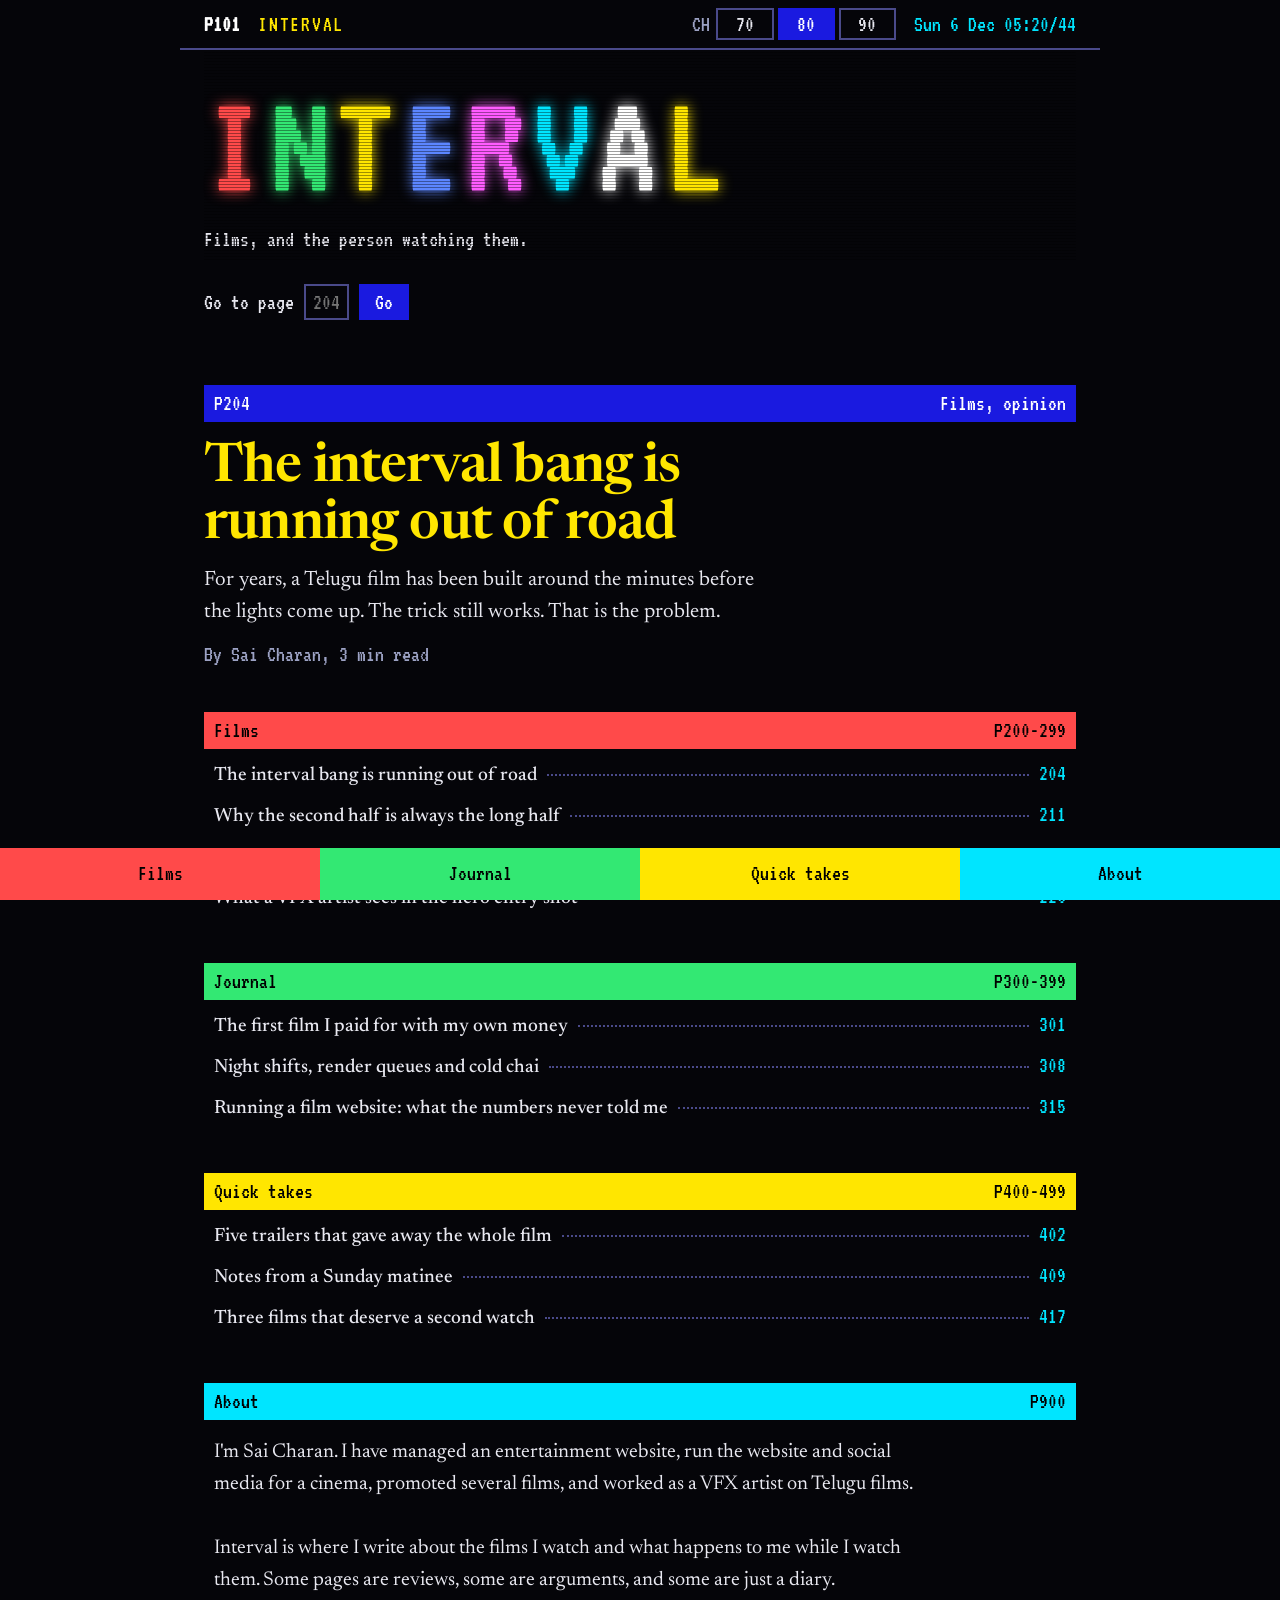
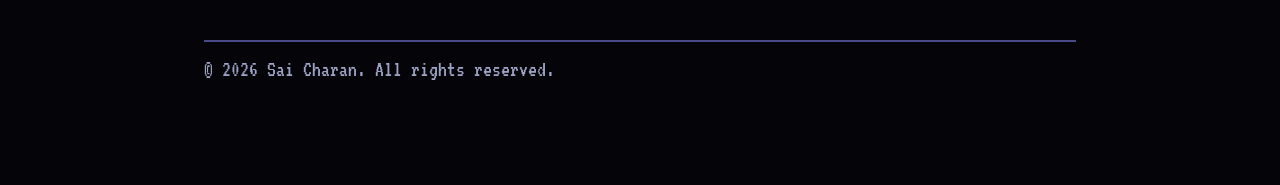
==== index.html @ e3c19c01 "Add files via upload" ====
<!doctype html>
<html lang="en" data-era="80">
<head>
<meta charset="utf-8">
<meta name="viewport" content="width=device-width, initial-scale=1">
<title>Interval: films, and the person watching them</title>
<meta name="description" content="Opinion, film writing and a personal journal by Sai Charan.">
<script>try{document.documentElement.setAttribute('data-era',localStorage.getItem('interval-era')||'80')}catch(e){}</script>
<link rel="preconnect" href="https://fonts.googleapis.com">
<link rel="preconnect" href="https://fonts.gstatic.com" crossorigin>
<link href="https://fonts.googleapis.com/css2?family=Newsreader:ital,opsz,wght@0,6..72,400;0,6..72,500;0,6..72,600;0,6..72,700;1,6..72,400;1,6..72,500&amp;family=VT323&amp;family=Courier+Prime:wght@400;700&amp;family=Noto+Serif+Telugu:wght@400;700&amp;family=Noto+Sans+Telugu:wght@400;700&amp;display=swap" rel="stylesheet">
<style>
/* ==========================================================
   INTERVAL: shared styles
   Three channels (eras). Reading column stays calm; the
   personality lives in the chrome: status bar, masthead,
   index bars, fastext keys, timecode.
   ========================================================== */

:root {
  --u: 32px;                 /* one line of body text; the greenbar band unit */
  --measure: 64ch;
  --body: 'Newsreader', 'Noto Serif Telugu', Georgia, 'Times New Roman', serif;
}

/* ---------- Channel 80: teletext ---------- */
html[data-era="80"] {
  --chrome: 'VT323', 'Noto Sans Telugu', ui-monospace, 'Courier New', monospace;
  --chrome-size: 22px;
  --desk: #050509;
  --paper: #050509;
  --ink: #E8E8F0;
  --dim: #9CA2C4;
  --head: #FFE600;
  --link: #00E5FF;
  --bar-bg: #1A1AE0;
  --bar-ink: #FFFFFF;
  --rule: #4A4A8A;
  --hover: #12123F;
  --hover-ink: #FFFFFF;
  --focus: #00E5FF;
  --note-bg: #0E0E3A;
  --note-ink: #FFFFFF;
  --sb-bg: #050509;
  --tape-bg: #050509;
  --fx-bg: #000000;
  --k-red: #FF4A4A;
  --k-green: #33E873;
  --k-yellow: #FFE600;
  --k-cyan: #00E5FF;
  --k-ink: #000000;
  --lc1: #FF4A4A; --lc2: #33E873; --lc3: #FFE600; --lc4: #5C86FF;
  --lc5: #FF5CFF; --lc6: #00E5FF; --lc7: #FFFFFF; --lc8: #FFE600;
  --mast-font: 'VT323', monospace;
  --mast-size: clamp(4.6rem, 19vw, 9.5rem);
  --mast-weight: 400;
  --pg: #FFFFFF;
  --st-site: #FFE600;
  --st-clock: #00E5FF;
}

/* ---------- Channel 70: line-printer paper ---------- */
html[data-era="70"] {
  --chrome: 'Courier Prime', 'Noto Sans Telugu', 'Courier New', monospace;
  --chrome-size: 15px;
  --desk: #F2F5EA;
  --paper: #F7F9F2;
  --band: #DCEAD2;
  --ink: #141A33;
  --dim: #4B516B;
  --head: #141A33;
  --link: #1536A0;
  --bar-bg: #141A33;
  --bar-ink: #F7F9F2;
  --rule: #7C839A;
  --hover: #DCEAD2;
  --hover-ink: #141A33;
  --focus: #1536A0;
  --note-bg: #FFFFFF;
  --note-ink: #141A33;
  --sb-bg: #F2F5EA;
  --tape-bg: #F2F5EA;
  --fx-bg: #F2F5EA;
  --k-red: #EE7064;
  --k-green: #86CB93;
  --k-yellow: #F2D057;
  --k-cyan: #86CBE2;
  --k-ink: #141A33;
  --lc1: #141A33; --lc2: #141A33; --lc3: #141A33; --lc4: #141A33;
  --lc5: #141A33; --lc6: #141A33; --lc7: #141A33; --lc8: #141A33;
  --mast-font: 'Courier Prime', monospace;
  --mast-size: clamp(2.8rem, 11.5vw, 6.4rem);
  --mast-weight: 700;
  --pg: #141A33;
  --st-site: #141A33;
  --st-clock: #4B516B;
}

/* ---------- Channel 90: desktop window ---------- */
html[data-era="90"] {
  --chrome: Tahoma, 'MS Sans Serif', Verdana, 'Noto Sans Telugu', sans-serif;
  --chrome-size: 14px;
  --desk: #008080;
  --paper: #FFFFFF;
  --ink: #000000;
  --dim: #404040;
  --head: #000080;
  --link: #0000EE;
  --bar-bg: #000080;
  --bar-ink: #FFFFFF;
  --rule: #808080;
  --hover: #000080;
  --hover-ink: #FFFFFF;
  --focus: #000000;
  --note-bg: #FFFFE1;
  --note-ink: #000000;
  --sb-bg: #C0C0C0;
  --tape-bg: #C0C0C0;
  --fx-bg: #C0C0C0;
  --k-red: #FF5555;
  --k-green: #55DD55;
  --k-yellow: #FFFF55;
  --k-cyan: #55FFFF;
  --k-ink: #000000;
  --lc1: #000080; --lc2: #000080; --lc3: #000080; --lc4: #000080;
  --lc5: #000080; --lc6: #000080; --lc7: #000080; --lc8: #000080;
  --mast-font: 'Newsreader', 'Times New Roman', serif;
  --mast-size: clamp(3rem, 12vw, 6rem);
  --mast-weight: 700;
  --pg: #000000;
  --st-site: #000080;
  --st-clock: #404040;
}

/* ---------- Base ---------- */
*, *::before, *::after { box-sizing: border-box; }

html { -webkit-text-size-adjust: 100%; }

body {
  margin: 0;
  padding-bottom: 76px;               /* room for the fastext bar */
  background: var(--desk);
  color: var(--ink);
  font-family: var(--body);
  font-size: 20px;
  line-height: var(--u);
  font-optical-sizing: auto;
}

a { color: var(--link); }

:focus-visible {
  outline: 3px solid var(--focus);
  outline-offset: 2px;
}

.skip {
  position: absolute;
  left: 8px;
  top: -60px;
  z-index: 100;
  padding: 8px 12px;
  background: var(--bar-bg);
  color: var(--bar-ink);
  font: var(--chrome-size)/1.2 var(--chrome);
}
.skip:focus { top: 8px; }

/* ---------- Screen / page frame ---------- */
.screen {
  max-width: 920px;
  margin: 0 auto;
}

.page {
  padding: 0 24px;
  background: transparent;
}

.titlebar { display: none; }

/* 70: tractor-feed edges */
html[data-era="70"] body::before,
html[data-era="70"] body::after {
  content: "";
  position: fixed;
  top: 0;
  bottom: 0;
  width: 26px;
  background-color: #E4E9D8;
  background-image: radial-gradient(circle at 50% 50%, #8E947F 0 5px, transparent 6px);
  background-size: 26px 32px;
  background-position: 0 10px;
  z-index: 1;
}
html[data-era="70"] body::before { left: 0; border-right: 2px dotted #A6AC96; }
html[data-era="70"] body::after  { right: 0; border-left: 2px dotted #A6AC96; }
html[data-era="70"] .screen { padding: 0 34px; }

/* 90: window frame */
html[data-era="90"] .screen {
  margin: 28px auto;
  padding: 3px;
  background: #C0C0C0;
  border: 2px solid;
  border-color: #FFFFFF #404040 #404040 #FFFFFF;
  box-shadow: 1px 1px 0 #000;
}
html[data-era="90"] .titlebar {
  display: flex;
  align-items: center;
  justify-content: space-between;
  margin-bottom: 3px;
  padding: 3px 4px 3px 8px;
  background: linear-gradient(90deg, #000080, #1084D0);
  color: #FFFFFF;
  font: 700 14px/1.2 var(--chrome);
}
html[data-era="90"] .tb-btns { display: flex; gap: 2px; }
html[data-era="90"] .tb-btns i {
  display: grid;
  place-items: center;
  width: 18px;
  height: 16px;
  background: #C0C0C0;
  border: 2px solid;
  border-color: #FFFFFF #404040 #404040 #FFFFFF;
  color: #000;
  font: 700 11px/1 var(--chrome);
  font-style: normal;
}
html[data-era="90"] .page {
  background: var(--paper);
  border: 2px solid;
  border-color: #808080 #FFFFFF #FFFFFF #808080;
}

/* ---------- Status bar (teletext row 0) ---------- */
.statusbar {
  display: flex;
  flex-wrap: wrap;
  align-items: center;
  justify-content: space-between;
  gap: 4px 18px;
  margin: 0 -24px;
  padding: 8px 24px;
  background: var(--sb-bg);
  border-bottom: 2px solid var(--rule);
  font: var(--chrome-size)/1.2 var(--chrome);
}
.statusbar .pg { color: var(--pg); font-weight: 700; }
.statusbar .site { color: var(--st-site); letter-spacing: .08em; margin-right: auto; }
.statusbar .clock { color: var(--st-clock); font-variant-numeric: tabular-nums; }

html[data-era="90"] .statusbar {
  border-bottom: 2px solid;
  border-color: #808080;
}

.channels { display: inline-flex; align-items: center; gap: 4px; }
.channels .ch-label { color: var(--dim); margin-right: 2px; }
.channels button {
  min-width: 2.6em;
  padding: 1px 8px;
  background: transparent;
  color: var(--ink);
  border: 2px solid var(--rule);
  font: inherit;
  cursor: pointer;
}
.channels button:hover { background: var(--hover); color: var(--hover-ink); }
.channels button[aria-pressed="true"] {
  background: var(--bar-bg);
  color: var(--bar-ink);
  border-color: var(--bar-bg);
}
html[data-era="90"] .channels button {
  background: #C0C0C0;
  border-color: #FFFFFF #404040 #404040 #FFFFFF;
  color: #000;
}
html[data-era="90"] .channels button[aria-pressed="true"] {
  background: #C0C0C0;
  color: #000;
  border-color: #404040 #FFFFFF #FFFFFF #404040;
  font-weight: 700;
}

/* ---------- Bars (section headers) ---------- */
.bar {
  display: flex;
  align-items: baseline;
  justify-content: space-between;
  gap: 12px;
  padding: 2px 10px;
  background: var(--bar-bg);
  color: var(--bar-ink);
  font: var(--chrome-size)/1.5 var(--chrome);
}
.bar h2 { margin: 0; font: inherit; }

/* ---------- Home ---------- */
.home { padding-bottom: 24px; }

.masthead {
  position: relative;
  padding: 30px 0 6px;
}
.masthead h1 {
  margin: 0;
  font-family: var(--mast-font);
  font-size: var(--mast-size);
  font-weight: var(--mast-weight);
  line-height: .86;
  letter-spacing: .03em;
}
.masthead h1 span:nth-child(1) { color: var(--lc1); }
.masthead h1 span:nth-child(2) { color: var(--lc2); }
.masthead h1 span:nth-child(3) { color: var(--lc3); }
.masthead h1 span:nth-child(4) { color: var(--lc4); }
.masthead h1 span:nth-child(5) { color: var(--lc5); }
.masthead h1 span:nth-child(6) { color: var(--lc6); }
.masthead h1 span:nth-child(7) { color: var(--lc7); }
.masthead h1 span:nth-child(8) { color: var(--lc8); }

html[data-era="80"] .masthead h1 { text-shadow: 0 0 14px currentColor; }
html[data-era="80"] .masthead::after {
  content: "";
  position: absolute;
  inset: 0;
  pointer-events: none;
  background: repeating-linear-gradient(to bottom, transparent 0 2px, rgba(0, 0, 0, .38) 2px 3px);
}
html[data-era="90"] .masthead h1 { letter-spacing: -.01em; }

.tag {
  margin: 14px 0 0;
  font: var(--chrome-size)/1.3 var(--chrome);
  color: var(--ink);
}
html[data-era="90"] .tag { border-top: 2px solid; border-image: linear-gradient(90deg, #f00, #fa0, #ff0, #0c0, #0cf, #00f, #c0c) 1; padding-top: 10px; }

.jump {
  display: flex;
  flex-wrap: wrap;
  align-items: center;
  gap: 8px 10px;
  margin: 24px 0 0;
  font: var(--chrome-size)/1.2 var(--chrome);
}
.jump input {
  width: 5ch;
  padding: 3px 6px;
  background: transparent;
  color: var(--ink);
  border: 2px solid var(--rule);
  border-radius: 0;
  font: inherit;
  text-align: center;
}
html[data-era="90"] .jump input {
  background: #FFFFFF;
  border-color: #808080 #FFFFFF #FFFFFF #808080;
}
.jump button {
  padding: 3px 14px;
  background: var(--bar-bg);
  color: var(--bar-ink);
  border: 2px solid var(--bar-bg);
  border-radius: 0;
  font: inherit;
  cursor: pointer;
}
html[data-era="90"] .jump button {
  background: #C0C0C0;
  color: #000;
  border-color: #FFFFFF #404040 #404040 #FFFFFF;
}

.status {
  min-height: 1.6em;
  margin: 8px 0 0;
  font: var(--chrome-size)/1.4 var(--chrome);
  color: var(--head);
}

/* Lead story */
.lead { margin: 22px 0 8px; }
.lead h2 {
  margin: 18px 0 12px;
  max-width: 18ch;
  font: 600 clamp(2.1rem, 5.4vw, 3.4rem)/1.04 var(--body);
  letter-spacing: -.015em;
  color: var(--head);
}
.lead h2 a { color: inherit; text-decoration: none; }
.lead h2 a:hover { text-decoration: underline; text-decoration-thickness: 3px; text-underline-offset: 5px; }
.stand {
  max-width: 52ch;
  margin: 0 0 12px;
  font-size: 1.3rem;
  line-height: 1.5;
}
.meta {
  margin: 0;
  font: var(--chrome-size)/1.3 var(--chrome);
  color: var(--dim);
}

/* Index blocks */
.block { margin: 44px 0 0; }
.block.films  { --sec: var(--k-red); }
.block.journal { --sec: var(--k-green); }
.block.quick  { --sec: var(--k-yellow); }
.block.about  { --sec: var(--k-cyan); }
.block .bar { background: var(--sec); color: var(--k-ink); }

.entries { list-style: none; margin: 6px 0 0; padding: 0; }

.entry {
  display: flex;
  align-items: baseline;
  gap: 10px;
  width: 100%;
  margin: 0;
  padding: 7px 10px;
  background: transparent;
  color: var(--ink);
  border: 0;
  border-radius: 0;
  font: 500 1.2rem/1.3 var(--body);
  text-align: left;
  text-decoration: none;
  cursor: pointer;
}
.entry:hover { background: var(--hover); color: var(--hover-ink); }
.entry .dots {
  flex: 1 1 24px;
  min-width: 24px;
  border-bottom: 2px dotted var(--rule);
  transform: translateY(-4px);
}
.entry .n {
  color: var(--link);
  font: var(--chrome-size)/1 var(--chrome);
  font-variant-numeric: tabular-nums;
}
.entry:hover .n { color: inherit; }

.about-text { max-width: var(--measure); margin: 16px 10px 0; }
.about-text p { margin: 0 0 var(--u); }

.foot {
  margin: 44px 0 0;
  padding-top: 12px;
  border-top: 2px solid var(--rule);
  font: var(--chrome-size)/1.4 var(--chrome);
  color: var(--dim);
}

/* ---------- Fastext keys ---------- */
.fastext {
  position: fixed;
  left: 0;
  right: 0;
  bottom: 0;
  z-index: 20;
  display: flex;
  background: var(--fx-bg);
}
.fastext .k {
  flex: 1 1 0;
  padding: 12px 6px 14px;
  background: var(--kc);
  color: var(--k-ink);
  font: var(--chrome-size)/1.2 var(--chrome);
  text-align: center;
  text-decoration: none;
}
.fastext .k:hover { filter: brightness(1.12); text-decoration: underline; }
.fastext .k:focus-visible { outline-offset: -5px; outline-color: #000; }
.k-red { --kc: var(--k-red); }
.k-green { --kc: var(--k-green); }
.k-yellow { --kc: var(--k-yellow); }
.k-cyan { --kc: var(--k-cyan); }

html[data-era="70"] .fastext { border-top: 2px dotted var(--rule); }
html[data-era="90"] .fastext {
  gap: 4px;
  padding: 4px;
  border-top: 2px solid #FFFFFF;
  box-shadow: 0 -1px 0 #808080;
}
html[data-era="90"] .fastext .k {
  padding: 8px 6px;
  border: 2px solid;
  border-color: #FFFFFF #404040 #404040 #FFFFFF;
  text-align: left;
}

/* ---------- Article ---------- */
.article { max-width: 700px; margin: 0 auto; padding-bottom: 12px; }

.back {
  display: inline-block;
  margin: 22px 0 14px;
  font: var(--chrome-size)/1.2 var(--chrome);
}

.article .title {
  margin: 22px 0 18px;
  font: 600 clamp(2.4rem, 6.4vw, 4.2rem)/1.03 var(--body);
  letter-spacing: -.02em;
  color: var(--head);
  text-wrap: balance;
}
.article .stand { max-width: 46ch; font-size: 1.35rem; line-height: 1.45; font-style: italic; margin-bottom: 18px; }
.article .byline {
  margin: 0 0 8px;
  padding-bottom: 14px;
  border-bottom: 2px solid var(--rule);
  font: var(--chrome-size)/1.3 var(--chrome);
  color: var(--dim);
}

/* Timecode strip (sticky) */
.tape {
  position: sticky;
  top: 0;
  z-index: 10;
  display: flex;
  justify-content: space-between;
  gap: 12px;
  margin: 0 -24px 28px;
  padding: 6px 24px 8px;
  background: var(--tape-bg);
  border-bottom: 2px solid var(--rule);
  font: var(--chrome-size)/1.2 var(--chrome);
  font-variant-numeric: tabular-nums;
}
.tape .mode { color: var(--head); font-weight: 700; }
html[data-era="80"] .tape .time { color: var(--k-green); }
.tape i {
  position: absolute;
  left: 0;
  bottom: -2px;
  height: 4px;
  width: var(--p, 0%);
  background: var(--bar-bg);
}
html[data-era="80"] .tape i { background: var(--k-yellow); }

/* Prose: every vertical measure is a multiple of --u so greenbar bands line up */
.prose { font-size: 20px; line-height: var(--u); }
.prose p { margin: 0 0 var(--u); }
.prose h2 {
  margin: var(--u) 0;
  font: 600 1.75rem/var(--u) var(--body);
  letter-spacing: -.01em;
  color: var(--head);
}
.prose .dropcap::first-letter {
  initial-letter: 3;
  margin-right: .45rem;
  font-weight: 700;
  color: var(--head);
}
@supports not (initial-letter: 3) {
  .prose .dropcap::first-letter {
    float: left;
    margin: 0 .4rem 0 0;
    font-size: 4.1rem;
    line-height: .8;
    padding-top: 4px;
  }
}

.prose .pull {
  margin: var(--u) 0;
  padding: 0 0 0 22px;
  box-shadow: inset 5px 0 0 var(--head);
  font: italic 500 1.8rem/var(--u) var(--body);
  color: var(--head);
}

.prose .note {
  margin: var(--u) 0;
  padding: var(--u) 22px;
  background: var(--note-bg);
  color: var(--note-ink);
  box-shadow: inset 0 0 0 2px var(--rule);
  font-size: 1.05rem;
  line-height: var(--u);
}
.prose .note strong { font: 700 var(--chrome-size)/var(--u) var(--chrome); }
.prose .note p { margin: 0; }

.prose a { color: var(--link); }

.spoiler {
  padding: 0 2px;
  background: var(--ink);
  color: transparent;
  border: 0;
  border-radius: 0;
  font: inherit;
  cursor: pointer;
  text-align: inherit;
}
.spoiler[aria-pressed="true"] { background: transparent; color: inherit; cursor: default; }
.spoiler:hover:not([aria-pressed="true"]) { background: var(--dim); }

.sign { margin: 0; font: 700 1.1rem/var(--u) var(--body); }

/* 70: greenbar behind the prose */
html[data-era="70"] .prose {
  margin: 0 -18px;
  padding: 0 18px;
  background-image: repeating-linear-gradient(
    to bottom,
    transparent 0,
    transparent var(--u),
    var(--band) var(--u),
    var(--band) calc(var(--u) * 2)
  );
}

.pager { margin: 40px 0 0; padding-top: 14px; border-top: 2px solid var(--rule); font: var(--chrome-size)/1.4 var(--chrome); }

/* ---------- Channel change ---------- */
@keyframes tune {
  0%   { transform: none; filter: none; }
  20%  { transform: translateX(-7px) skewX(2deg); filter: contrast(1.7) brightness(1.5); }
  45%  { transform: translateX(9px) skewX(-3deg); filter: hue-rotate(40deg) contrast(1.3); }
  70%  { transform: translateX(-3px); filter: brightness(1.2); }
  100% { transform: none; filter: none; }
}
html.tuning .screen { animation: tune .3s steps(5); }

/* ---------- Small screens ---------- */
@media (max-width: 640px) {
  body { font-size: 19px; }
  .page { padding: 0 18px; }
  .statusbar, .tape { margin: 0 -18px; padding-left: 18px; padding-right: 18px; }
  .tape { margin-bottom: 24px; }
  html[data-era="70"] body::before,
  html[data-era="70"] body::after { display: none; }
  html[data-era="70"] .screen { padding: 0; }
  html[data-era="70"] .prose { margin: 0 -10px; padding: 0 10px; }
  html[data-era="90"] .screen { margin: 0; }
  .fastext .k { padding: 12px 2px 14px; font-size: calc(var(--chrome-size) * .92); }
}

@media (prefers-reduced-motion: no-preference) {
  html { scroll-behavior: smooth; }
}
@media (prefers-reduced-motion: reduce) {
  html.tuning .screen { animation: none; }
}
</style>
</head>
<body>
<a class="skip" href="#main">Skip to content</a>

<div class="screen">
  <div class="titlebar" aria-hidden="true"><span>Interval - P101</span><span class="tb-btns"><i>_</i><i>+</i><i>x</i></span></div>
  <div class="page">

    <header class="statusbar">
      <span class="pg">P101</span>
      <span class="site">INTERVAL</span>
      <span class="channels" role="group" aria-label="Channel">
        <span class="ch-label" aria-hidden="true">CH</span>
        <button type="button" data-era-set="70" aria-pressed="false" title="Channel 70: line-printer paper">70</button>
        <button type="button" data-era-set="80" aria-pressed="true" title="Channel 80: teletext">80</button>
        <button type="button" data-era-set="90" aria-pressed="false" title="Channel 90: desktop window">90</button>
      </span>
      <span class="clock" id="clock" aria-hidden="true">Tue 20 Oct 16:58/00</span>
    </header>

    <main id="main" class="home">

      <div class="masthead">
        <h1 aria-label="Interval"><span aria-hidden="true">I</span><span aria-hidden="true">N</span><span aria-hidden="true">T</span><span aria-hidden="true">E</span><span aria-hidden="true">R</span><span aria-hidden="true">V</span><span aria-hidden="true">A</span><span aria-hidden="true">L</span></h1>
        <p class="tag">Films, and the person watching them.</p>
      </div>

      <form class="jump" id="jump" autocomplete="off">
        <label for="page-input">Go to page</label>
        <input id="page-input" name="page" type="text" inputmode="numeric" maxlength="4" placeholder="204">
        <button type="submit">Go</button>
      </form>
      <p class="status" id="status" role="status"></p>

      <section class="lead" aria-labelledby="lead-title">
        <div class="bar"><span>P204</span><span>Films, opinion</span></div>
        <h2 id="lead-title"><a href="article.html">The interval bang is running out of road</a></h2>
        <p class="stand">For years, a Telugu film has been built around the minutes before the lights come up. The trick still works. That is the problem.</p>
        <p class="meta">By Sai Charan, <span class="read-time">3 min read</span></p>
      </section>

      <section class="block films" id="films" aria-labelledby="h-films">
        <div class="bar"><h2 id="h-films">Films</h2><span>P200-299</span></div>
        <ul class="entries">
          <li><a class="entry" href="article.html" data-page="204"><span class="t">The interval bang is running out of road</span><span class="dots"></span><span class="n">204</span></a></li>
          <li><button class="entry soon" type="button" data-page="211"><span class="t">Why the second half is always the long half</span><span class="dots"></span><span class="n">211</span></button></li>
          <li><button class="entry soon" type="button" data-page="218"><span class="t">In defence of the three-hour film</span><span class="dots"></span><span class="n">218</span></button></li>
          <li><button class="entry soon" type="button" data-page="226"><span class="t">What a VFX artist sees in the hero entry shot</span><span class="dots"></span><span class="n">226</span></button></li>
        </ul>
      </section>

      <section class="block journal" id="journal" aria-labelledby="h-journal">
        <div class="bar"><h2 id="h-journal">Journal</h2><span>P300-399</span></div>
        <ul class="entries">
          <li><button class="entry soon" type="button" data-page="301"><span class="t">The first film I paid for with my own money</span><span class="dots"></span><span class="n">301</span></button></li>
          <li><button class="entry soon" type="button" data-page="308"><span class="t">Night shifts, render queues and cold chai</span><span class="dots"></span><span class="n">308</span></button></li>
          <li><button class="entry soon" type="button" data-page="315"><span class="t">Running a film website: what the numbers never told me</span><span class="dots"></span><span class="n">315</span></button></li>
        </ul>
      </section>

      <section class="block quick" id="quick" aria-labelledby="h-quick">
        <div class="bar"><h2 id="h-quick">Quick takes</h2><span>P400-499</span></div>
        <ul class="entries">
          <li><button class="entry soon" type="button" data-page="402"><span class="t">Five trailers that gave away the whole film</span><span class="dots"></span><span class="n">402</span></button></li>
          <li><button class="entry soon" type="button" data-page="409"><span class="t">Notes from a Sunday matinee</span><span class="dots"></span><span class="n">409</span></button></li>
          <li><button class="entry soon" type="button" data-page="417"><span class="t">Three films that deserve a second watch</span><span class="dots"></span><span class="n">417</span></button></li>
        </ul>
      </section>

      <section class="block about" id="about" aria-labelledby="h-about">
        <div class="bar"><h2 id="h-about">About</h2><span>P900</span></div>
        <div class="about-text">
          <p>I'm Sai Charan. I have managed an entertainment website, run the website and social media for a cinema, promoted several films, and worked as a VFX artist on Telugu films.</p>
          <p>Interval is where I write about the films I watch and what happens to me while I watch them. Some pages are reviews, some are arguments, and some are just a diary.</p>
        </div>
      </section>

      <footer class="foot">&copy; 2026 Sai Charan. All rights reserved.</footer>

    </main>
  </div>
</div>

<nav class="fastext" aria-label="Sections">
  <a class="k k-red" href="#films">Films</a>
  <a class="k k-green" href="#journal">Journal</a>
  <a class="k k-yellow" href="#quick">Quick takes</a>
  <a class="k k-cyan" href="#about">About</a>
</nav>

<script>
/* INTERVAL: shared behaviour. No dependencies. */
(function () {
  'use strict';

  var root = document.documentElement;
  var KEY = 'interval-era';
  var ERAS = ['70', '80', '90'];

  /* ---------- Channels (eras) ---------- */
  var eraButtons = document.querySelectorAll('[data-era-set]');

  function syncButtons() {
    var current = root.getAttribute('data-era');
    for (var i = 0; i < eraButtons.length; i++) {
      eraButtons[i].setAttribute('aria-pressed', String(eraButtons[i].getAttribute('data-era-set') === current));
    }
  }

  function setEra(era) {
    if (ERAS.indexOf(era) === -1 || era === root.getAttribute('data-era')) return;
    root.classList.add('tuning');
    root.setAttribute('data-era', era);
    try { localStorage.setItem(KEY, era); } catch (e) { /* storage can be unavailable */ }
    syncButtons();
    window.setTimeout(function () { root.classList.remove('tuning'); }, 320);
  }

  for (var i = 0; i < eraButtons.length; i++) {
    eraButtons[i].addEventListener('click', function (ev) {
      setEra(ev.currentTarget.getAttribute('data-era-set'));
    });
  }
  syncButtons();

  /* ---------- Clock (teletext style: Tue 20 Oct 16:58/42) ---------- */
  var clock = document.getElementById('clock');
  if (clock) {
    var D = ['Sun', 'Mon', 'Tue', 'Wed', 'Thu', 'Fri', 'Sat'];
    var M = ['Jan', 'Feb', 'Mar', 'Apr', 'May', 'Jun', 'Jul', 'Aug', 'Sep', 'Oct', 'Nov', 'Dec'];
    var pad = function (n) { return (n < 10 ? '0' : '') + n; };
    var tick = function () {
      var d = new Date();
      clock.textContent = D[d.getDay()] + ' ' + d.getDate() + ' ' + M[d.getMonth()] + ' ' +
        pad(d.getHours()) + ':' + pad(d.getMinutes()) + '/' + pad(d.getSeconds());
    };
    tick();
    window.setInterval(tick, 1000);
  }

  /* ---------- Go to page (home) ---------- */
  var form = document.getElementById('jump');
  var input = document.getElementById('page-input');
  var status = document.getElementById('status');
  var entries = document.querySelectorAll('[data-page]');
  var titles = {};
  var live = { '204': 'article.html' };

  for (var j = 0; j < entries.length; j++) {
    var t = entries[j].querySelector('.t');
    titles[entries[j].getAttribute('data-page')] = t ? t.textContent : '';
  }

  function say(msg) { if (status) status.textContent = msg; }

  function goPage(raw) {
    var p = String(raw || '').replace(/^p/i, '').trim();
    if (!/^\d{3}$/.test(p)) {
      say('Enter a three-digit page number, such as 204.');
      return;
    }
    if (p === '101') {
      window.scrollTo(0, 0);
      say('You are on page 101, the index.');
      return;
    }
    if (live[p]) {
      window.location.href = live[p];
      return;
    }
    if (titles[p]) {
      say('Page ' + p + ', "' + titles[p] + '", is not published yet. Page 204 is.');
      return;
    }
    say('There is no page ' + p + '. Pages run from 200 to 499.');
  }

  if (form && input) {
    form.addEventListener('submit', function (ev) {
      ev.preventDefault();
      goPage(input.value);
    });
  }
  var soon = document.querySelectorAll('.entry.soon');
  for (var k = 0; k < soon.length; k++) {
    soon[k].addEventListener('click', function (ev) {
      goPage(ev.currentTarget.getAttribute('data-page'));
    });
  }

  /* ---------- Spoilers ---------- */
  document.addEventListener('click', function (ev) {
    var s = ev.target.closest ? ev.target.closest('.spoiler') : null;
    if (!s || s.getAttribute('aria-pressed') === 'true') return;
    s.setAttribute('aria-pressed', 'true');
    s.removeAttribute('aria-label');
  });

  /* ---------- Reading timecode (article) ---------- */
  var prose = document.getElementById('prose');
  var tape = document.getElementById('tape');
  if (prose && tape) {
    var words = prose.textContent.trim().split(/\s+/).length;
    var total = Math.max(60, Math.round(words / 220 * 60));
    var hms = function (s) {
      s = Math.max(0, Math.round(s));
      return pad(Math.floor(s / 3600)) + ':' + pad(Math.floor(s % 3600 / 60)) + ':' + pad(s % 60);
    };
    var timeEl = tape.querySelector('.time');
    var bar = tape.querySelector('i');
    var mins = document.querySelectorAll('.read-time');
    for (var m = 0; m < mins.length; m++) mins[m].textContent = Math.max(1, Math.round(total / 60)) + ' min read';

    var queued = false;
    var update = function () {
      queued = false;
      var rect = prose.getBoundingClientRect();
      var top = rect.top + window.scrollY;
      var vh = window.innerHeight;
      var p = (window.scrollY + vh * 0.35 - top) / rect.height;
      if (window.innerHeight + window.scrollY >= document.documentElement.scrollHeight - 2) p = 1;
      p = Math.min(1, Math.max(0, p));
      timeEl.textContent = hms(total * p) + ' / ' + hms(total);
      bar.style.setProperty('--p', (p * 100).toFixed(1) + '%');
    };
    var onScroll = function () {
      if (!queued) { queued = true; window.requestAnimationFrame(update); }
    };
    window.addEventListener('scroll', onScroll, { passive: true });
    window.addEventListener('resize', onScroll);
    update();
  }
})();
</script>
</body>
</html>
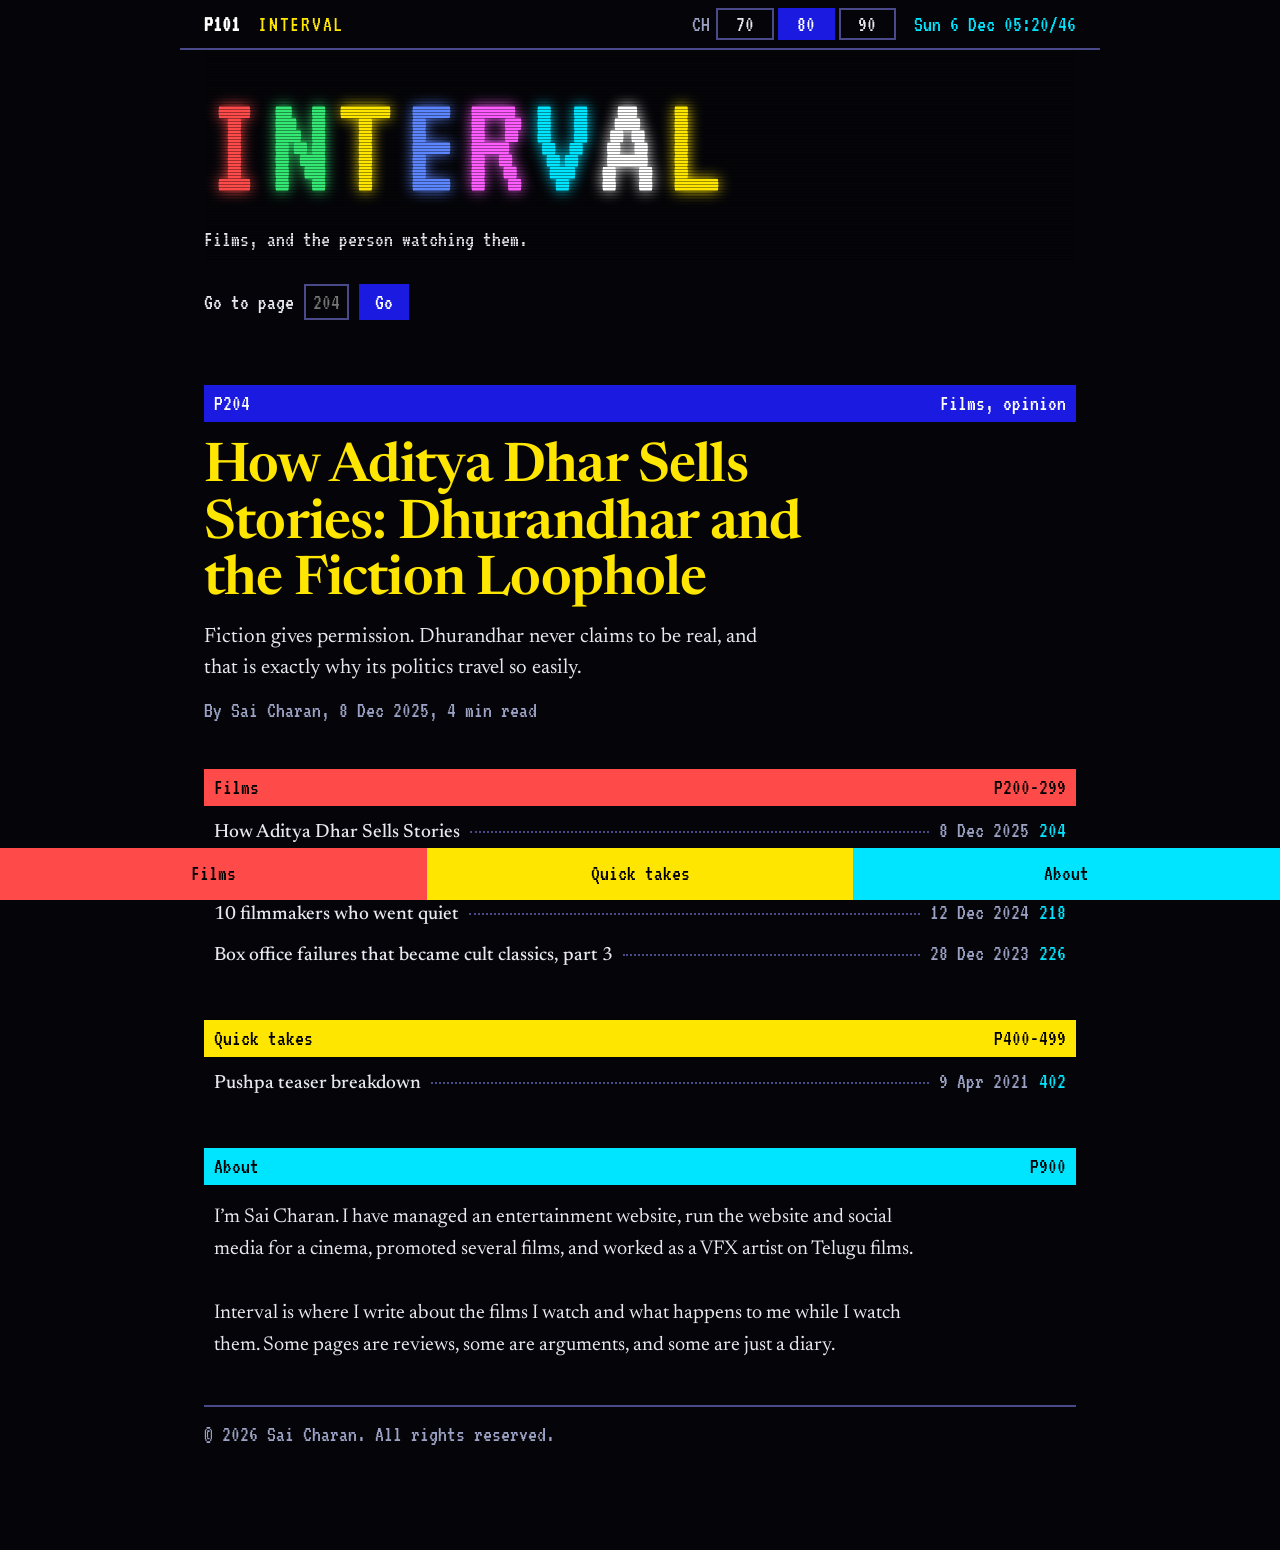
==== commit ca3c64de: "Add files via upload" ====
--- a/index.html
+++ b/index.html
@@ -3,895 +3,95 @@
 <head>
 <meta charset="utf-8">
 <meta name="viewport" content="width=device-width, initial-scale=1">
-<title>Interval: films, and the person watching them</title>
-<meta name="description" content="Opinion, film writing and a personal journal by Sai Charan.">
+<title>Interval: film writing and opinion by Sai Charan</title>
+<meta name="description" content="Interval is Sai Charan&#x27;s film blog: sharp opinion, lists and breakdowns on Telugu, Tamil and Hindi cinema, from Pushpa and pan-Indian blockbusters to cult classics.">
+
+<meta name="author" content="Sai Charan">
+<meta name="robots" content="index, follow, max-image-preview:large">
+<meta name="theme-color" content="#1A1AE0">
+<link rel="canonical" href="https://ntrvl.netlify.app/">
+<link rel="icon" href="data:image/svg+xml,%3Csvg xmlns='http://www.w3.org/2000/svg' viewBox='0 0 32 32'%3E%3Crect width='32' height='32' fill='%231A1AE0'/%3E%3Ctext x='16' y='24' font-size='22' text-anchor='middle' fill='%23FFE600' font-family='monospace'%3EI%3C/text%3E%3C/svg%3E">
+<link rel="alternate" type="application/rss+xml" title="Interval" href="/feed.xml">
+<meta property="og:site_name" content="Interval">
+<meta property="og:locale" content="en_IN">
+<meta property="og:type" content="website">
+<meta property="og:title" content="Interval: film writing and opinion by Sai Charan">
+<meta property="og:description" content="Interval is Sai Charan&#x27;s film blog: sharp opinion, lists and breakdowns on Telugu, Tamil and Hindi cinema, from Pushpa and pan-Indian blockbusters to cult classics.">
+<meta property="og:url" content="https://ntrvl.netlify.app/">
+<meta name="twitter:card" content="summary">
+<meta name="twitter:title" content="Interval: film writing and opinion by Sai Charan">
+<meta name="twitter:description" content="Interval is Sai Charan&#x27;s film blog: sharp opinion, lists and breakdowns on Telugu, Tamil and Hindi cinema, from Pushpa and pan-Indian blockbusters to cult classics.">
+<script type="application/ld+json">{"@context": "https://schema.org", "@graph": [{"@type": "WebSite", "name": "Interval", "url": "https://ntrvl.netlify.app/", "description": "Film writing and opinion by Sai Charan.", "inLanguage": "en-IN", "author": {"@type": "Person", "name": "Sai Charan", "url": "https://ntrvl.netlify.app/"}}, {"@type": "Blog", "name": "Interval", "url": "https://ntrvl.netlify.app/", "author": {"@type": "Person", "name": "Sai Charan", "url": "https://ntrvl.netlify.app/"}, "blogPost": [{"@type": "BlogPosting", "headline": "How Aditya Dhar Sells Stories: Dhurandhar and the Fiction Loophole", "url": "https://ntrvl.netlify.app/dhurandhar-aditya-dhar-fiction-as-propaganda/", "datePublished": "2025-12-08"}, {"@type": "BlogPosting", "headline": "The Angry Man Formula: Misogyny and Toxic Masculinity in Pan-Indian Cinema", "url": "https://ntrvl.netlify.app/angry-man-formula-pan-indian-cinema/", "datePublished": "2024-01-10"}, {"@type": "BlogPosting", "headline": "10 Indian Filmmakers Who Redefined Cinema and Have Taken a Backseat", "url": "https://ntrvl.netlify.app/indian-filmmakers-who-went-quiet/", "datePublished": "2024-12-12"}, {"@type": "BlogPosting", "headline": "Box Office Failures That Became Cult Classics, Part 3", "url": "https://ntrvl.netlify.app/box-office-failures-cult-classics-part-3/", "datePublished": "2023-12-28"}, {"@type": "BlogPosting", "headline": "Pushpa Teaser Breakdown: Colour, Long Nails and Conviction", "url": "https://ntrvl.netlify.app/pushpa-teaser-breakdown/", "datePublished": "2021-04-09"}]}, {"@type": "Person", "name": "Sai Charan", "url": "https://ntrvl.netlify.app/", "jobTitle": "Writer, former VFX artist", "description": "Film writer. Has managed an entertainment website, run a cinema's web and social presence, promoted films and worked as a VFX artist on Telugu films."}]}</script>
 <script>try{document.documentElement.setAttribute('data-era',localStorage.getItem('interval-era')||'80')}catch(e){}</script>
 <link rel="preconnect" href="https://fonts.googleapis.com">
 <link rel="preconnect" href="https://fonts.gstatic.com" crossorigin>
 <link href="https://fonts.googleapis.com/css2?family=Newsreader:ital,opsz,wght@0,6..72,400;0,6..72,500;0,6..72,600;0,6..72,700;1,6..72,400;1,6..72,500&amp;family=VT323&amp;family=Courier+Prime:wght@400;700&amp;family=Noto+Serif+Telugu:wght@400;700&amp;family=Noto+Sans+Telugu:wght@400;700&amp;display=swap" rel="stylesheet">
-<style>
-/* ==========================================================
-   INTERVAL: shared styles
-   Three channels (eras). Reading column stays calm; the
-   personality lives in the chrome: status bar, masthead,
-   index bars, fastext keys, timecode.
-   ========================================================== */
-
-:root {
-  --u: 32px;                 /* one line of body text; the greenbar band unit */
-  --measure: 64ch;
-  --body: 'Newsreader', 'Noto Serif Telugu', Georgia, 'Times New Roman', serif;
-}
-
-/* ---------- Channel 80: teletext ---------- */
-html[data-era="80"] {
-  --chrome: 'VT323', 'Noto Sans Telugu', ui-monospace, 'Courier New', monospace;
-  --chrome-size: 22px;
-  --desk: #050509;
-  --paper: #050509;
-  --ink: #E8E8F0;
-  --dim: #9CA2C4;
-  --head: #FFE600;
-  --link: #00E5FF;
-  --bar-bg: #1A1AE0;
-  --bar-ink: #FFFFFF;
-  --rule: #4A4A8A;
-  --hover: #12123F;
-  --hover-ink: #FFFFFF;
-  --focus: #00E5FF;
-  --note-bg: #0E0E3A;
-  --note-ink: #FFFFFF;
-  --sb-bg: #050509;
-  --tape-bg: #050509;
-  --fx-bg: #000000;
-  --k-red: #FF4A4A;
-  --k-green: #33E873;
-  --k-yellow: #FFE600;
-  --k-cyan: #00E5FF;
-  --k-ink: #000000;
-  --lc1: #FF4A4A; --lc2: #33E873; --lc3: #FFE600; --lc4: #5C86FF;
-  --lc5: #FF5CFF; --lc6: #00E5FF; --lc7: #FFFFFF; --lc8: #FFE600;
-  --mast-font: 'VT323', monospace;
-  --mast-size: clamp(4.6rem, 19vw, 9.5rem);
-  --mast-weight: 400;
-  --pg: #FFFFFF;
-  --st-site: #FFE600;
-  --st-clock: #00E5FF;
-}
-
-/* ---------- Channel 70: line-printer paper ---------- */
-html[data-era="70"] {
-  --chrome: 'Courier Prime', 'Noto Sans Telugu', 'Courier New', monospace;
-  --chrome-size: 15px;
-  --desk: #F2F5EA;
-  --paper: #F7F9F2;
-  --band: #DCEAD2;
-  --ink: #141A33;
-  --dim: #4B516B;
-  --head: #141A33;
-  --link: #1536A0;
-  --bar-bg: #141A33;
-  --bar-ink: #F7F9F2;
-  --rule: #7C839A;
-  --hover: #DCEAD2;
-  --hover-ink: #141A33;
-  --focus: #1536A0;
-  --note-bg: #FFFFFF;
-  --note-ink: #141A33;
-  --sb-bg: #F2F5EA;
-  --tape-bg: #F2F5EA;
-  --fx-bg: #F2F5EA;
-  --k-red: #EE7064;
-  --k-green: #86CB93;
-  --k-yellow: #F2D057;
-  --k-cyan: #86CBE2;
-  --k-ink: #141A33;
-  --lc1: #141A33; --lc2: #141A33; --lc3: #141A33; --lc4: #141A33;
-  --lc5: #141A33; --lc6: #141A33; --lc7: #141A33; --lc8: #141A33;
-  --mast-font: 'Courier Prime', monospace;
-  --mast-size: clamp(2.8rem, 11.5vw, 6.4rem);
-  --mast-weight: 700;
-  --pg: #141A33;
-  --st-site: #141A33;
-  --st-clock: #4B516B;
-}
-
-/* ---------- Channel 90: desktop window ---------- */
-html[data-era="90"] {
-  --chrome: Tahoma, 'MS Sans Serif', Verdana, 'Noto Sans Telugu', sans-serif;
-  --chrome-size: 14px;
-  --desk: #008080;
-  --paper: #FFFFFF;
-  --ink: #000000;
-  --dim: #404040;
-  --head: #000080;
-  --link: #0000EE;
-  --bar-bg: #000080;
-  --bar-ink: #FFFFFF;
-  --rule: #808080;
-  --hover: #000080;
-  --hover-ink: #FFFFFF;
-  --focus: #000000;
-  --note-bg: #FFFFE1;
-  --note-ink: #000000;
-  --sb-bg: #C0C0C0;
-  --tape-bg: #C0C0C0;
-  --fx-bg: #C0C0C0;
-  --k-red: #FF5555;
-  --k-green: #55DD55;
-  --k-yellow: #FFFF55;
-  --k-cyan: #55FFFF;
-  --k-ink: #000000;
-  --lc1: #000080; --lc2: #000080; --lc3: #000080; --lc4: #000080;
-  --lc5: #000080; --lc6: #000080; --lc7: #000080; --lc8: #000080;
-  --mast-font: 'Newsreader', 'Times New Roman', serif;
-  --mast-size: clamp(3rem, 12vw, 6rem);
-  --mast-weight: 700;
-  --pg: #000000;
-  --st-site: #000080;
-  --st-clock: #404040;
-}
-
-/* ---------- Base ---------- */
-*, *::before, *::after { box-sizing: border-box; }
-
-html { -webkit-text-size-adjust: 100%; }
-
-body {
-  margin: 0;
-  padding-bottom: 76px;               /* room for the fastext bar */
-  background: var(--desk);
-  color: var(--ink);
-  font-family: var(--body);
-  font-size: 20px;
-  line-height: var(--u);
-  font-optical-sizing: auto;
-}
-
-a { color: var(--link); }
-
-:focus-visible {
-  outline: 3px solid var(--focus);
-  outline-offset: 2px;
-}
-
-.skip {
-  position: absolute;
-  left: 8px;
-  top: -60px;
-  z-index: 100;
-  padding: 8px 12px;
-  background: var(--bar-bg);
-  color: var(--bar-ink);
-  font: var(--chrome-size)/1.2 var(--chrome);
-}
-.skip:focus { top: 8px; }
-
-/* ---------- Screen / page frame ---------- */
-.screen {
-  max-width: 920px;
-  margin: 0 auto;
-}
-
-.page {
-  padding: 0 24px;
-  background: transparent;
-}
-
-.titlebar { display: none; }
-
-/* 70: tractor-feed edges */
-html[data-era="70"] body::before,
-html[data-era="70"] body::after {
-  content: "";
-  position: fixed;
-  top: 0;
-  bottom: 0;
-  width: 26px;
-  background-color: #E4E9D8;
-  background-image: radial-gradient(circle at 50% 50%, #8E947F 0 5px, transparent 6px);
-  background-size: 26px 32px;
-  background-position: 0 10px;
-  z-index: 1;
-}
-html[data-era="70"] body::before { left: 0; border-right: 2px dotted #A6AC96; }
-html[data-era="70"] body::after  { right: 0; border-left: 2px dotted #A6AC96; }
-html[data-era="70"] .screen { padding: 0 34px; }
-
-/* 90: window frame */
-html[data-era="90"] .screen {
-  margin: 28px auto;
-  padding: 3px;
-  background: #C0C0C0;
-  border: 2px solid;
-  border-color: #FFFFFF #404040 #404040 #FFFFFF;
-  box-shadow: 1px 1px 0 #000;
-}
-html[data-era="90"] .titlebar {
-  display: flex;
-  align-items: center;
-  justify-content: space-between;
-  margin-bottom: 3px;
-  padding: 3px 4px 3px 8px;
-  background: linear-gradient(90deg, #000080, #1084D0);
-  color: #FFFFFF;
-  font: 700 14px/1.2 var(--chrome);
-}
-html[data-era="90"] .tb-btns { display: flex; gap: 2px; }
-html[data-era="90"] .tb-btns i {
-  display: grid;
-  place-items: center;
-  width: 18px;
-  height: 16px;
-  background: #C0C0C0;
-  border: 2px solid;
-  border-color: #FFFFFF #404040 #404040 #FFFFFF;
-  color: #000;
-  font: 700 11px/1 var(--chrome);
-  font-style: normal;
-}
-html[data-era="90"] .page {
-  background: var(--paper);
-  border: 2px solid;
-  border-color: #808080 #FFFFFF #FFFFFF #808080;
-}
-
-/* ---------- Status bar (teletext row 0) ---------- */
-.statusbar {
-  display: flex;
-  flex-wrap: wrap;
-  align-items: center;
-  justify-content: space-between;
-  gap: 4px 18px;
-  margin: 0 -24px;
-  padding: 8px 24px;
-  background: var(--sb-bg);
-  border-bottom: 2px solid var(--rule);
-  font: var(--chrome-size)/1.2 var(--chrome);
-}
-.statusbar .pg { color: var(--pg); font-weight: 700; }
-.statusbar .site { color: var(--st-site); letter-spacing: .08em; margin-right: auto; }
-.statusbar .clock { color: var(--st-clock); font-variant-numeric: tabular-nums; }
-
-html[data-era="90"] .statusbar {
-  border-bottom: 2px solid;
-  border-color: #808080;
-}
-
-.channels { display: inline-flex; align-items: center; gap: 4px; }
-.channels .ch-label { color: var(--dim); margin-right: 2px; }
-.channels button {
-  min-width: 2.6em;
-  padding: 1px 8px;
-  background: transparent;
-  color: var(--ink);
-  border: 2px solid var(--rule);
-  font: inherit;
-  cursor: pointer;
-}
-.channels button:hover { background: var(--hover); color: var(--hover-ink); }
-.channels button[aria-pressed="true"] {
-  background: var(--bar-bg);
-  color: var(--bar-ink);
-  border-color: var(--bar-bg);
-}
-html[data-era="90"] .channels button {
-  background: #C0C0C0;
-  border-color: #FFFFFF #404040 #404040 #FFFFFF;
-  color: #000;
-}
-html[data-era="90"] .channels button[aria-pressed="true"] {
-  background: #C0C0C0;
-  color: #000;
-  border-color: #404040 #FFFFFF #FFFFFF #404040;
-  font-weight: 700;
-}
-
-/* ---------- Bars (section headers) ---------- */
-.bar {
-  display: flex;
-  align-items: baseline;
-  justify-content: space-between;
-  gap: 12px;
-  padding: 2px 10px;
-  background: var(--bar-bg);
-  color: var(--bar-ink);
-  font: var(--chrome-size)/1.5 var(--chrome);
-}
-.bar h2 { margin: 0; font: inherit; }
-
-/* ---------- Home ---------- */
-.home { padding-bottom: 24px; }
-
-.masthead {
-  position: relative;
-  padding: 30px 0 6px;
-}
-.masthead h1 {
-  margin: 0;
-  font-family: var(--mast-font);
-  font-size: var(--mast-size);
-  font-weight: var(--mast-weight);
-  line-height: .86;
-  letter-spacing: .03em;
-}
-.masthead h1 span:nth-child(1) { color: var(--lc1); }
-.masthead h1 span:nth-child(2) { color: var(--lc2); }
-.masthead h1 span:nth-child(3) { color: var(--lc3); }
-.masthead h1 span:nth-child(4) { color: var(--lc4); }
-.masthead h1 span:nth-child(5) { color: var(--lc5); }
-.masthead h1 span:nth-child(6) { color: var(--lc6); }
-.masthead h1 span:nth-child(7) { color: var(--lc7); }
-.masthead h1 span:nth-child(8) { color: var(--lc8); }
-
-html[data-era="80"] .masthead h1 { text-shadow: 0 0 14px currentColor; }
-html[data-era="80"] .masthead::after {
-  content: "";
-  position: absolute;
-  inset: 0;
-  pointer-events: none;
-  background: repeating-linear-gradient(to bottom, transparent 0 2px, rgba(0, 0, 0, .38) 2px 3px);
-}
-html[data-era="90"] .masthead h1 { letter-spacing: -.01em; }
-
-.tag {
-  margin: 14px 0 0;
-  font: var(--chrome-size)/1.3 var(--chrome);
-  color: var(--ink);
-}
-html[data-era="90"] .tag { border-top: 2px solid; border-image: linear-gradient(90deg, #f00, #fa0, #ff0, #0c0, #0cf, #00f, #c0c) 1; padding-top: 10px; }
-
-.jump {
-  display: flex;
-  flex-wrap: wrap;
-  align-items: center;
-  gap: 8px 10px;
-  margin: 24px 0 0;
-  font: var(--chrome-size)/1.2 var(--chrome);
-}
-.jump input {
-  width: 5ch;
-  padding: 3px 6px;
-  background: transparent;
-  color: var(--ink);
-  border: 2px solid var(--rule);
-  border-radius: 0;
-  font: inherit;
-  text-align: center;
-}
-html[data-era="90"] .jump input {
-  background: #FFFFFF;
-  border-color: #808080 #FFFFFF #FFFFFF #808080;
-}
-.jump button {
-  padding: 3px 14px;
-  background: var(--bar-bg);
-  color: var(--bar-ink);
-  border: 2px solid var(--bar-bg);
-  border-radius: 0;
-  font: inherit;
-  cursor: pointer;
-}
-html[data-era="90"] .jump button {
-  background: #C0C0C0;
-  color: #000;
-  border-color: #FFFFFF #404040 #404040 #FFFFFF;
-}
-
-.status {
-  min-height: 1.6em;
-  margin: 8px 0 0;
-  font: var(--chrome-size)/1.4 var(--chrome);
-  color: var(--head);
-}
-
-/* Lead story */
-.lead { margin: 22px 0 8px; }
-.lead h2 {
-  margin: 18px 0 12px;
-  max-width: 18ch;
-  font: 600 clamp(2.1rem, 5.4vw, 3.4rem)/1.04 var(--body);
-  letter-spacing: -.015em;
-  color: var(--head);
-}
-.lead h2 a { color: inherit; text-decoration: none; }
-.lead h2 a:hover { text-decoration: underline; text-decoration-thickness: 3px; text-underline-offset: 5px; }
-.stand {
-  max-width: 52ch;
-  margin: 0 0 12px;
-  font-size: 1.3rem;
-  line-height: 1.5;
-}
-.meta {
-  margin: 0;
-  font: var(--chrome-size)/1.3 var(--chrome);
-  color: var(--dim);
-}
-
-/* Index blocks */
-.block { margin: 44px 0 0; }
-.block.films  { --sec: var(--k-red); }
-.block.journal { --sec: var(--k-green); }
-.block.quick  { --sec: var(--k-yellow); }
-.block.about  { --sec: var(--k-cyan); }
-.block .bar { background: var(--sec); color: var(--k-ink); }
-
-.entries { list-style: none; margin: 6px 0 0; padding: 0; }
-
-.entry {
-  display: flex;
-  align-items: baseline;
-  gap: 10px;
-  width: 100%;
-  margin: 0;
-  padding: 7px 10px;
-  background: transparent;
-  color: var(--ink);
-  border: 0;
-  border-radius: 0;
-  font: 500 1.2rem/1.3 var(--body);
-  text-align: left;
-  text-decoration: none;
-  cursor: pointer;
-}
-.entry:hover { background: var(--hover); color: var(--hover-ink); }
-.entry .dots {
-  flex: 1 1 24px;
-  min-width: 24px;
-  border-bottom: 2px dotted var(--rule);
-  transform: translateY(-4px);
-}
-.entry .n {
-  color: var(--link);
-  font: var(--chrome-size)/1 var(--chrome);
-  font-variant-numeric: tabular-nums;
-}
-.entry:hover .n { color: inherit; }
-
-.about-text { max-width: var(--measure); margin: 16px 10px 0; }
-.about-text p { margin: 0 0 var(--u); }
-
-.foot {
-  margin: 44px 0 0;
-  padding-top: 12px;
-  border-top: 2px solid var(--rule);
-  font: var(--chrome-size)/1.4 var(--chrome);
-  color: var(--dim);
-}
-
-/* ---------- Fastext keys ---------- */
-.fastext {
-  position: fixed;
-  left: 0;
-  right: 0;
-  bottom: 0;
-  z-index: 20;
-  display: flex;
-  background: var(--fx-bg);
-}
-.fastext .k {
-  flex: 1 1 0;
-  padding: 12px 6px 14px;
-  background: var(--kc);
-  color: var(--k-ink);
-  font: var(--chrome-size)/1.2 var(--chrome);
-  text-align: center;
-  text-decoration: none;
-}
-.fastext .k:hover { filter: brightness(1.12); text-decoration: underline; }
-.fastext .k:focus-visible { outline-offset: -5px; outline-color: #000; }
-.k-red { --kc: var(--k-red); }
-.k-green { --kc: var(--k-green); }
-.k-yellow { --kc: var(--k-yellow); }
-.k-cyan { --kc: var(--k-cyan); }
-
-html[data-era="70"] .fastext { border-top: 2px dotted var(--rule); }
-html[data-era="90"] .fastext {
-  gap: 4px;
-  padding: 4px;
-  border-top: 2px solid #FFFFFF;
-  box-shadow: 0 -1px 0 #808080;
-}
-html[data-era="90"] .fastext .k {
-  padding: 8px 6px;
-  border: 2px solid;
-  border-color: #FFFFFF #404040 #404040 #FFFFFF;
-  text-align: left;
-}
-
-/* ---------- Article ---------- */
-.article { max-width: 700px; margin: 0 auto; padding-bottom: 12px; }
-
-.back {
-  display: inline-block;
-  margin: 22px 0 14px;
-  font: var(--chrome-size)/1.2 var(--chrome);
-}
-
-.article .title {
-  margin: 22px 0 18px;
-  font: 600 clamp(2.4rem, 6.4vw, 4.2rem)/1.03 var(--body);
-  letter-spacing: -.02em;
-  color: var(--head);
-  text-wrap: balance;
-}
-.article .stand { max-width: 46ch; font-size: 1.35rem; line-height: 1.45; font-style: italic; margin-bottom: 18px; }
-.article .byline {
-  margin: 0 0 8px;
-  padding-bottom: 14px;
-  border-bottom: 2px solid var(--rule);
-  font: var(--chrome-size)/1.3 var(--chrome);
-  color: var(--dim);
-}
-
-/* Timecode strip (sticky) */
-.tape {
-  position: sticky;
-  top: 0;
-  z-index: 10;
-  display: flex;
-  justify-content: space-between;
-  gap: 12px;
-  margin: 0 -24px 28px;
-  padding: 6px 24px 8px;
-  background: var(--tape-bg);
-  border-bottom: 2px solid var(--rule);
-  font: var(--chrome-size)/1.2 var(--chrome);
-  font-variant-numeric: tabular-nums;
-}
-.tape .mode { color: var(--head); font-weight: 700; }
-html[data-era="80"] .tape .time { color: var(--k-green); }
-.tape i {
-  position: absolute;
-  left: 0;
-  bottom: -2px;
-  height: 4px;
-  width: var(--p, 0%);
-  background: var(--bar-bg);
-}
-html[data-era="80"] .tape i { background: var(--k-yellow); }
-
-/* Prose: every vertical measure is a multiple of --u so greenbar bands line up */
-.prose { font-size: 20px; line-height: var(--u); }
-.prose p { margin: 0 0 var(--u); }
-.prose h2 {
-  margin: var(--u) 0;
-  font: 600 1.75rem/var(--u) var(--body);
-  letter-spacing: -.01em;
-  color: var(--head);
-}
-.prose .dropcap::first-letter {
-  initial-letter: 3;
-  margin-right: .45rem;
-  font-weight: 700;
-  color: var(--head);
-}
-@supports not (initial-letter: 3) {
-  .prose .dropcap::first-letter {
-    float: left;
-    margin: 0 .4rem 0 0;
-    font-size: 4.1rem;
-    line-height: .8;
-    padding-top: 4px;
-  }
-}
-
-.prose .pull {
-  margin: var(--u) 0;
-  padding: 0 0 0 22px;
-  box-shadow: inset 5px 0 0 var(--head);
-  font: italic 500 1.8rem/var(--u) var(--body);
-  color: var(--head);
-}
-
-.prose .note {
-  margin: var(--u) 0;
-  padding: var(--u) 22px;
-  background: var(--note-bg);
-  color: var(--note-ink);
-  box-shadow: inset 0 0 0 2px var(--rule);
-  font-size: 1.05rem;
-  line-height: var(--u);
-}
-.prose .note strong { font: 700 var(--chrome-size)/var(--u) var(--chrome); }
-.prose .note p { margin: 0; }
-
-.prose a { color: var(--link); }
-
-.spoiler {
-  padding: 0 2px;
-  background: var(--ink);
-  color: transparent;
-  border: 0;
-  border-radius: 0;
-  font: inherit;
-  cursor: pointer;
-  text-align: inherit;
-}
-.spoiler[aria-pressed="true"] { background: transparent; color: inherit; cursor: default; }
-.spoiler:hover:not([aria-pressed="true"]) { background: var(--dim); }
-
-.sign { margin: 0; font: 700 1.1rem/var(--u) var(--body); }
-
-/* 70: greenbar behind the prose */
-html[data-era="70"] .prose {
-  margin: 0 -18px;
-  padding: 0 18px;
-  background-image: repeating-linear-gradient(
-    to bottom,
-    transparent 0,
-    transparent var(--u),
-    var(--band) var(--u),
-    var(--band) calc(var(--u) * 2)
-  );
-}
-
-.pager { margin: 40px 0 0; padding-top: 14px; border-top: 2px solid var(--rule); font: var(--chrome-size)/1.4 var(--chrome); }
-
-/* ---------- Channel change ---------- */
-@keyframes tune {
-  0%   { transform: none; filter: none; }
-  20%  { transform: translateX(-7px) skewX(2deg); filter: contrast(1.7) brightness(1.5); }
-  45%  { transform: translateX(9px) skewX(-3deg); filter: hue-rotate(40deg) contrast(1.3); }
-  70%  { transform: translateX(-3px); filter: brightness(1.2); }
-  100% { transform: none; filter: none; }
-}
-html.tuning .screen { animation: tune .3s steps(5); }
-
-/* ---------- Small screens ---------- */
-@media (max-width: 640px) {
-  body { font-size: 19px; }
-  .page { padding: 0 18px; }
-  .statusbar, .tape { margin: 0 -18px; padding-left: 18px; padding-right: 18px; }
-  .tape { margin-bottom: 24px; }
-  html[data-era="70"] body::before,
-  html[data-era="70"] body::after { display: none; }
-  html[data-era="70"] .screen { padding: 0; }
-  html[data-era="70"] .prose { margin: 0 -10px; padding: 0 10px; }
-  html[data-era="90"] .screen { margin: 0; }
-  .fastext .k { padding: 12px 2px 14px; font-size: calc(var(--chrome-size) * .92); }
-}
-
-@media (prefers-reduced-motion: no-preference) {
-  html { scroll-behavior: smooth; }
-}
-@media (prefers-reduced-motion: reduce) {
-  html.tuning .screen { animation: none; }
-}
-</style>
+<link rel="stylesheet" href="/style.css">
 </head>
 <body>
 <a class="skip" href="#main">Skip to content</a>
-
 <div class="screen">
-  <div class="titlebar" aria-hidden="true"><span>Interval - P101</span><span class="tb-btns"><i>_</i><i>+</i><i>x</i></span></div>
+  <div class="titlebar" aria-hidden="true"><span>Interval - P101 - Index</span><span class="tb-btns"><i>_</i><i>+</i><i>x</i></span></div>
   <div class="page">
-
     <header class="statusbar">
       <span class="pg">P101</span>
-      <span class="site">INTERVAL</span>
+      <a class="site" href="/" style="text-decoration:none">INTERVAL</a>
       <span class="channels" role="group" aria-label="Channel">
         <span class="ch-label" aria-hidden="true">CH</span>
         <button type="button" data-era-set="70" aria-pressed="false" title="Channel 70: line-printer paper">70</button>
         <button type="button" data-era-set="80" aria-pressed="true" title="Channel 80: teletext">80</button>
         <button type="button" data-era-set="90" aria-pressed="false" title="Channel 90: desktop window">90</button>
       </span>
-      <span class="clock" id="clock" aria-hidden="true">Tue 20 Oct 16:58/00</span>
+      <span class="clock" id="clock" aria-hidden="true"></span>
     </header>
-
     <main id="main" class="home">
-
       <div class="masthead">
         <h1 aria-label="Interval"><span aria-hidden="true">I</span><span aria-hidden="true">N</span><span aria-hidden="true">T</span><span aria-hidden="true">E</span><span aria-hidden="true">R</span><span aria-hidden="true">V</span><span aria-hidden="true">A</span><span aria-hidden="true">L</span></h1>
         <p class="tag">Films, and the person watching them.</p>
       </div>
-
       <form class="jump" id="jump" autocomplete="off">
         <label for="page-input">Go to page</label>
         <input id="page-input" name="page" type="text" inputmode="numeric" maxlength="4" placeholder="204">
         <button type="submit">Go</button>
       </form>
       <p class="status" id="status" role="status"></p>
-
       <section class="lead" aria-labelledby="lead-title">
         <div class="bar"><span>P204</span><span>Films, opinion</span></div>
-        <h2 id="lead-title"><a href="article.html">The interval bang is running out of road</a></h2>
-        <p class="stand">For years, a Telugu film has been built around the minutes before the lights come up. The trick still works. That is the problem.</p>
-        <p class="meta">By Sai Charan, <span class="read-time">3 min read</span></p>
+        <h2 id="lead-title"><a href="/dhurandhar-aditya-dhar-fiction-as-propaganda/">How Aditya Dhar Sells Stories: Dhurandhar and the Fiction Loophole</a></h2>
+        <p class="stand">Fiction gives permission. Dhurandhar never claims to be real, and that is exactly why its politics travel so easily.</p>
+        <p class="meta">By Sai Charan, <time datetime="2025-12-08">8 Dec 2025</time>, 4 min read</p>
       </section>
-
       <section class="block films" id="films" aria-labelledby="h-films">
         <div class="bar"><h2 id="h-films">Films</h2><span>P200-299</span></div>
         <ul class="entries">
-          <li><a class="entry" href="article.html" data-page="204"><span class="t">The interval bang is running out of road</span><span class="dots"></span><span class="n">204</span></a></li>
-          <li><button class="entry soon" type="button" data-page="211"><span class="t">Why the second half is always the long half</span><span class="dots"></span><span class="n">211</span></button></li>
-          <li><button class="entry soon" type="button" data-page="218"><span class="t">In defence of the three-hour film</span><span class="dots"></span><span class="n">218</span></button></li>
-          <li><button class="entry soon" type="button" data-page="226"><span class="t">What a VFX artist sees in the hero entry shot</span><span class="dots"></span><span class="n">226</span></button></li>
+<li><a class="entry" href="/dhurandhar-aditya-dhar-fiction-as-propaganda/" data-page="204"><span class="t">How Aditya Dhar Sells Stories</span><span class="dots"></span><span class="d">8 Dec 2025</span><span class="n">204</span></a></li>
+<li><a class="entry" href="/angry-man-formula-pan-indian-cinema/" data-page="211"><span class="t">The angry man formula in pan-Indian cinema</span><span class="dots"></span><span class="d">10 Jan 2024</span><span class="n">211</span></a></li>
+<li><a class="entry" href="/indian-filmmakers-who-went-quiet/" data-page="218"><span class="t">10 filmmakers who went quiet</span><span class="dots"></span><span class="d">12 Dec 2024</span><span class="n">218</span></a></li>
+<li><a class="entry" href="/box-office-failures-cult-classics-part-3/" data-page="226"><span class="t">Box office failures that became cult classics, part 3</span><span class="dots"></span><span class="d">28 Dec 2023</span><span class="n">226</span></a></li>
         </ul>
       </section>
-
-      <section class="block journal" id="journal" aria-labelledby="h-journal">
-        <div class="bar"><h2 id="h-journal">Journal</h2><span>P300-399</span></div>
-        <ul class="entries">
-          <li><button class="entry soon" type="button" data-page="301"><span class="t">The first film I paid for with my own money</span><span class="dots"></span><span class="n">301</span></button></li>
-          <li><button class="entry soon" type="button" data-page="308"><span class="t">Night shifts, render queues and cold chai</span><span class="dots"></span><span class="n">308</span></button></li>
-          <li><button class="entry soon" type="button" data-page="315"><span class="t">Running a film website: what the numbers never told me</span><span class="dots"></span><span class="n">315</span></button></li>
-        </ul>
-      </section>
-
       <section class="block quick" id="quick" aria-labelledby="h-quick">
         <div class="bar"><h2 id="h-quick">Quick takes</h2><span>P400-499</span></div>
         <ul class="entries">
-          <li><button class="entry soon" type="button" data-page="402"><span class="t">Five trailers that gave away the whole film</span><span class="dots"></span><span class="n">402</span></button></li>
-          <li><button class="entry soon" type="button" data-page="409"><span class="t">Notes from a Sunday matinee</span><span class="dots"></span><span class="n">409</span></button></li>
-          <li><button class="entry soon" type="button" data-page="417"><span class="t">Three films that deserve a second watch</span><span class="dots"></span><span class="n">417</span></button></li>
+<li><a class="entry" href="/pushpa-teaser-breakdown/" data-page="402"><span class="t">Pushpa teaser breakdown</span><span class="dots"></span><span class="d">9 Apr 2021</span><span class="n">402</span></a></li>
         </ul>
       </section>
-
       <section class="block about" id="about" aria-labelledby="h-about">
         <div class="bar"><h2 id="h-about">About</h2><span>P900</span></div>
         <div class="about-text">
-          <p>I'm Sai Charan. I have managed an entertainment website, run the website and social media for a cinema, promoted several films, and worked as a VFX artist on Telugu films.</p>
+          <p>I’m Sai Charan. I have managed an entertainment website, run the website and social media for a cinema, promoted several films, and worked as a VFX artist on Telugu films.</p>
           <p>Interval is where I write about the films I watch and what happens to me while I watch them. Some pages are reviews, some are arguments, and some are just a diary.</p>
         </div>
       </section>
-
       <footer class="foot">&copy; 2026 Sai Charan. All rights reserved.</footer>
-
     </main>
   </div>
 </div>
-
 <nav class="fastext" aria-label="Sections">
-  <a class="k k-red" href="#films">Films</a>
-  <a class="k k-green" href="#journal">Journal</a>
-  <a class="k k-yellow" href="#quick">Quick takes</a>
-  <a class="k k-cyan" href="#about">About</a>
+  <a class="k k-red" href="/#films">Films</a>
+  <a class="k k-yellow" href="/#quick">Quick takes</a>
+  <a class="k k-cyan" href="/#about">About</a>
 </nav>
-
-<script>
-/* INTERVAL: shared behaviour. No dependencies. */
-(function () {
-  'use strict';
-
-  var root = document.documentElement;
-  var KEY = 'interval-era';
-  var ERAS = ['70', '80', '90'];
-
-  /* ---------- Channels (eras) ---------- */
-  var eraButtons = document.querySelectorAll('[data-era-set]');
-
-  function syncButtons() {
-    var current = root.getAttribute('data-era');
-    for (var i = 0; i < eraButtons.length; i++) {
-      eraButtons[i].setAttribute('aria-pressed', String(eraButtons[i].getAttribute('data-era-set') === current));
-    }
-  }
-
-  function setEra(era) {
-    if (ERAS.indexOf(era) === -1 || era === root.getAttribute('data-era')) return;
-    root.classList.add('tuning');
-    root.setAttribute('data-era', era);
-    try { localStorage.setItem(KEY, era); } catch (e) { /* storage can be unavailable */ }
-    syncButtons();
-    window.setTimeout(function () { root.classList.remove('tuning'); }, 320);
-  }
-
-  for (var i = 0; i < eraButtons.length; i++) {
-    eraButtons[i].addEventListener('click', function (ev) {
-      setEra(ev.currentTarget.getAttribute('data-era-set'));
-    });
-  }
-  syncButtons();
-
-  /* ---------- Clock (teletext style: Tue 20 Oct 16:58/42) ---------- */
-  var clock = document.getElementById('clock');
-  if (clock) {
-    var D = ['Sun', 'Mon', 'Tue', 'Wed', 'Thu', 'Fri', 'Sat'];
-    var M = ['Jan', 'Feb', 'Mar', 'Apr', 'May', 'Jun', 'Jul', 'Aug', 'Sep', 'Oct', 'Nov', 'Dec'];
-    var pad = function (n) { return (n < 10 ? '0' : '') + n; };
-    var tick = function () {
-      var d = new Date();
-      clock.textContent = D[d.getDay()] + ' ' + d.getDate() + ' ' + M[d.getMonth()] + ' ' +
-        pad(d.getHours()) + ':' + pad(d.getMinutes()) + '/' + pad(d.getSeconds());
-    };
-    tick();
-    window.setInterval(tick, 1000);
-  }
-
-  /* ---------- Go to page (home) ---------- */
-  var form = document.getElementById('jump');
-  var input = document.getElementById('page-input');
-  var status = document.getElementById('status');
-  var entries = document.querySelectorAll('[data-page]');
-  var titles = {};
-  var live = { '204': 'article.html' };
-
-  for (var j = 0; j < entries.length; j++) {
-    var t = entries[j].querySelector('.t');
-    titles[entries[j].getAttribute('data-page')] = t ? t.textContent : '';
-  }
-
-  function say(msg) { if (status) status.textContent = msg; }
-
-  function goPage(raw) {
-    var p = String(raw || '').replace(/^p/i, '').trim();
-    if (!/^\d{3}$/.test(p)) {
-      say('Enter a three-digit page number, such as 204.');
-      return;
-    }
-    if (p === '101') {
-      window.scrollTo(0, 0);
-      say('You are on page 101, the index.');
-      return;
-    }
-    if (live[p]) {
-      window.location.href = live[p];
-      return;
-    }
-    if (titles[p]) {
-      say('Page ' + p + ', "' + titles[p] + '", is not published yet. Page 204 is.');
-      return;
-    }
-    say('There is no page ' + p + '. Pages run from 200 to 499.');
-  }
-
-  if (form && input) {
-    form.addEventListener('submit', function (ev) {
-      ev.preventDefault();
-      goPage(input.value);
-    });
-  }
-  var soon = document.querySelectorAll('.entry.soon');
-  for (var k = 0; k < soon.length; k++) {
-    soon[k].addEventListener('click', function (ev) {
-      goPage(ev.currentTarget.getAttribute('data-page'));
-    });
-  }
-
-  /* ---------- Spoilers ---------- */
-  document.addEventListener('click', function (ev) {
-    var s = ev.target.closest ? ev.target.closest('.spoiler') : null;
-    if (!s || s.getAttribute('aria-pressed') === 'true') return;
-    s.setAttribute('aria-pressed', 'true');
-    s.removeAttribute('aria-label');
-  });
-
-  /* ---------- Reading timecode (article) ---------- */
-  var prose = document.getElementById('prose');
-  var tape = document.getElementById('tape');
-  if (prose && tape) {
-    var words = prose.textContent.trim().split(/\s+/).length;
-    var total = Math.max(60, Math.round(words / 220 * 60));
-    var hms = function (s) {
-      s = Math.max(0, Math.round(s));
-      return pad(Math.floor(s / 3600)) + ':' + pad(Math.floor(s % 3600 / 60)) + ':' + pad(s % 60);
-    };
-    var timeEl = tape.querySelector('.time');
-    var bar = tape.querySelector('i');
-    var mins = document.querySelectorAll('.read-time');
-    for (var m = 0; m < mins.length; m++) mins[m].textContent = Math.max(1, Math.round(total / 60)) + ' min read';
-
-    var queued = false;
-    var update = function () {
-      queued = false;
-      var rect = prose.getBoundingClientRect();
-      var top = rect.top + window.scrollY;
-      var vh = window.innerHeight;
-      var p = (window.scrollY + vh * 0.35 - top) / rect.height;
-      if (window.innerHeight + window.scrollY >= document.documentElement.scrollHeight - 2) p = 1;
-      p = Math.min(1, Math.max(0, p));
-      timeEl.textContent = hms(total * p) + ' / ' + hms(total);
-      bar.style.setProperty('--p', (p * 100).toFixed(1) + '%');
-    };
-    var onScroll = function () {
-      if (!queued) { queued = true; window.requestAnimationFrame(update); }
-    };
-    window.addEventListener('scroll', onScroll, { passive: true });
-    window.addEventListener('resize', onScroll);
-    update();
-  }
-})();
-</script>
+<script src="/site.js" defer></script>
 </body>
 </html>
--- a/style.css
+++ b/style.css
@@ -0,0 +1,657 @@
+
+/* ==========================================================
+   INTERVAL: shared styles
+   Three channels (eras). Reading column stays calm; the
+   personality lives in the chrome: status bar, masthead,
+   index bars, fastext keys, timecode.
+   ========================================================== */
+
+:root {
+  --u: 32px;                 /* one line of body text; the greenbar band unit */
+  --measure: 64ch;
+  --body: 'Newsreader', 'Noto Serif Telugu', Georgia, 'Times New Roman', serif;
+}
+
+/* ---------- Channel 80: teletext ---------- */
+html[data-era="80"] {
+  --chrome: 'VT323', 'Noto Sans Telugu', ui-monospace, 'Courier New', monospace;
+  --chrome-size: 22px;
+  --desk: #050509;
+  --paper: #050509;
+  --ink: #E8E8F0;
+  --dim: #9CA2C4;
+  --head: #FFE600;
+  --link: #00E5FF;
+  --bar-bg: #1A1AE0;
+  --bar-ink: #FFFFFF;
+  --rule: #4A4A8A;
+  --hover: #12123F;
+  --hover-ink: #FFFFFF;
+  --focus: #00E5FF;
+  --note-bg: #0E0E3A;
+  --note-ink: #FFFFFF;
+  --sb-bg: #050509;
+  --tape-bg: #050509;
+  --fx-bg: #000000;
+  --k-red: #FF4A4A;
+  --k-green: #33E873;
+  --k-yellow: #FFE600;
+  --k-cyan: #00E5FF;
+  --k-ink: #000000;
+  --lc1: #FF4A4A; --lc2: #33E873; --lc3: #FFE600; --lc4: #5C86FF;
+  --lc5: #FF5CFF; --lc6: #00E5FF; --lc7: #FFFFFF; --lc8: #FFE600;
+  --mast-font: 'VT323', monospace;
+  --mast-size: clamp(4.6rem, 19vw, 9.5rem);
+  --mast-weight: 400;
+  --pg: #FFFFFF;
+  --st-site: #FFE600;
+  --st-clock: #00E5FF;
+}
+
+/* ---------- Channel 70: line-printer paper ---------- */
+html[data-era="70"] {
+  --chrome: 'Courier Prime', 'Noto Sans Telugu', 'Courier New', monospace;
+  --chrome-size: 15px;
+  --desk: #F2F5EA;
+  --paper: #F7F9F2;
+  --band: #DCEAD2;
+  --ink: #141A33;
+  --dim: #4B516B;
+  --head: #141A33;
+  --link: #1536A0;
+  --bar-bg: #141A33;
+  --bar-ink: #F7F9F2;
+  --rule: #7C839A;
+  --hover: #DCEAD2;
+  --hover-ink: #141A33;
+  --focus: #1536A0;
+  --note-bg: #FFFFFF;
+  --note-ink: #141A33;
+  --sb-bg: #F2F5EA;
+  --tape-bg: #F2F5EA;
+  --fx-bg: #F2F5EA;
+  --k-red: #EE7064;
+  --k-green: #86CB93;
+  --k-yellow: #F2D057;
+  --k-cyan: #86CBE2;
+  --k-ink: #141A33;
+  --lc1: #141A33; --lc2: #141A33; --lc3: #141A33; --lc4: #141A33;
+  --lc5: #141A33; --lc6: #141A33; --lc7: #141A33; --lc8: #141A33;
+  --mast-font: 'Courier Prime', monospace;
+  --mast-size: clamp(2.8rem, 11.5vw, 6.4rem);
+  --mast-weight: 700;
+  --pg: #141A33;
+  --st-site: #141A33;
+  --st-clock: #4B516B;
+}
+
+/* ---------- Channel 90: desktop window ---------- */
+html[data-era="90"] {
+  --chrome: Tahoma, 'MS Sans Serif', Verdana, 'Noto Sans Telugu', sans-serif;
+  --chrome-size: 14px;
+  --desk: #008080;
+  --paper: #FFFFFF;
+  --ink: #000000;
+  --dim: #404040;
+  --head: #000080;
+  --link: #0000EE;
+  --bar-bg: #000080;
+  --bar-ink: #FFFFFF;
+  --rule: #808080;
+  --hover: #000080;
+  --hover-ink: #FFFFFF;
+  --focus: #000000;
+  --note-bg: #FFFFE1;
+  --note-ink: #000000;
+  --sb-bg: #C0C0C0;
+  --tape-bg: #C0C0C0;
+  --fx-bg: #C0C0C0;
+  --k-red: #FF5555;
+  --k-green: #55DD55;
+  --k-yellow: #FFFF55;
+  --k-cyan: #55FFFF;
+  --k-ink: #000000;
+  --lc1: #000080; --lc2: #000080; --lc3: #000080; --lc4: #000080;
+  --lc5: #000080; --lc6: #000080; --lc7: #000080; --lc8: #000080;
+  --mast-font: 'Newsreader', 'Times New Roman', serif;
+  --mast-size: clamp(3rem, 12vw, 6rem);
+  --mast-weight: 700;
+  --pg: #000000;
+  --st-site: #000080;
+  --st-clock: #404040;
+}
+
+/* ---------- Base ---------- */
+*, *::before, *::after { box-sizing: border-box; }
+
+html { -webkit-text-size-adjust: 100%; }
+
+body {
+  margin: 0;
+  padding-bottom: 76px;               /* room for the fastext bar */
+  background: var(--desk);
+  color: var(--ink);
+  font-family: var(--body);
+  font-size: 20px;
+  line-height: var(--u);
+  font-optical-sizing: auto;
+}
+
+a { color: var(--link); }
+
+:focus-visible {
+  outline: 3px solid var(--focus);
+  outline-offset: 2px;
+}
+
+.skip {
+  position: absolute;
+  left: 8px;
+  top: -60px;
+  z-index: 100;
+  padding: 8px 12px;
+  background: var(--bar-bg);
+  color: var(--bar-ink);
+  font: var(--chrome-size)/1.2 var(--chrome);
+}
+.skip:focus { top: 8px; }
+
+/* ---------- Screen / page frame ---------- */
+.screen {
+  max-width: 920px;
+  margin: 0 auto;
+}
+
+.page {
+  padding: 0 24px;
+  background: transparent;
+}
+
+.titlebar { display: none; }
+
+/* 70: tractor-feed edges */
+html[data-era="70"] body::before,
+html[data-era="70"] body::after {
+  content: "";
+  position: fixed;
+  top: 0;
+  bottom: 0;
+  width: 26px;
+  background-color: #E4E9D8;
+  background-image: radial-gradient(circle at 50% 50%, #8E947F 0 5px, transparent 6px);
+  background-size: 26px 32px;
+  background-position: 0 10px;
+  z-index: 1;
+}
+html[data-era="70"] body::before { left: 0; border-right: 2px dotted #A6AC96; }
+html[data-era="70"] body::after  { right: 0; border-left: 2px dotted #A6AC96; }
+html[data-era="70"] .screen { padding: 0 34px; }
+
+/* 90: window frame */
+html[data-era="90"] .screen {
+  margin: 28px auto;
+  padding: 3px;
+  background: #C0C0C0;
+  border: 2px solid;
+  border-color: #FFFFFF #404040 #404040 #FFFFFF;
+  box-shadow: 1px 1px 0 #000;
+}
+html[data-era="90"] .titlebar {
+  display: flex;
+  align-items: center;
+  justify-content: space-between;
+  margin-bottom: 3px;
+  padding: 3px 4px 3px 8px;
+  background: linear-gradient(90deg, #000080, #1084D0);
+  color: #FFFFFF;
+  font: 700 14px/1.2 var(--chrome);
+}
+html[data-era="90"] .tb-btns { display: flex; gap: 2px; }
+html[data-era="90"] .tb-btns i {
+  display: grid;
+  place-items: center;
+  width: 18px;
+  height: 16px;
+  background: #C0C0C0;
+  border: 2px solid;
+  border-color: #FFFFFF #404040 #404040 #FFFFFF;
+  color: #000;
+  font: 700 11px/1 var(--chrome);
+  font-style: normal;
+}
+html[data-era="90"] .page {
+  background: var(--paper);
+  border: 2px solid;
+  border-color: #808080 #FFFFFF #FFFFFF #808080;
+}
+
+/* ---------- Status bar (teletext row 0) ---------- */
+.statusbar {
+  display: flex;
+  flex-wrap: wrap;
+  align-items: center;
+  justify-content: space-between;
+  gap: 4px 18px;
+  margin: 0 -24px;
+  padding: 8px 24px;
+  background: var(--sb-bg);
+  border-bottom: 2px solid var(--rule);
+  font: var(--chrome-size)/1.2 var(--chrome);
+}
+.statusbar .pg { color: var(--pg); font-weight: 700; }
+.statusbar .site { color: var(--st-site); letter-spacing: .08em; margin-right: auto; }
+.statusbar .clock { color: var(--st-clock); font-variant-numeric: tabular-nums; }
+
+html[data-era="90"] .statusbar {
+  border-bottom: 2px solid;
+  border-color: #808080;
+}
+
+.channels { display: inline-flex; align-items: center; gap: 4px; }
+.channels .ch-label { color: var(--dim); margin-right: 2px; }
+.channels button {
+  min-width: 2.6em;
+  padding: 1px 8px;
+  background: transparent;
+  color: var(--ink);
+  border: 2px solid var(--rule);
+  font: inherit;
+  cursor: pointer;
+}
+.channels button:hover { background: var(--hover); color: var(--hover-ink); }
+.channels button[aria-pressed="true"] {
+  background: var(--bar-bg);
+  color: var(--bar-ink);
+  border-color: var(--bar-bg);
+}
+html[data-era="90"] .channels button {
+  background: #C0C0C0;
+  border-color: #FFFFFF #404040 #404040 #FFFFFF;
+  color: #000;
+}
+html[data-era="90"] .channels button[aria-pressed="true"] {
+  background: #C0C0C0;
+  color: #000;
+  border-color: #404040 #FFFFFF #FFFFFF #404040;
+  font-weight: 700;
+}
+
+/* ---------- Bars (section headers) ---------- */
+.bar {
+  display: flex;
+  align-items: baseline;
+  justify-content: space-between;
+  gap: 12px;
+  padding: 2px 10px;
+  background: var(--bar-bg);
+  color: var(--bar-ink);
+  font: var(--chrome-size)/1.5 var(--chrome);
+}
+.bar h2 { margin: 0; font: inherit; }
+
+/* ---------- Home ---------- */
+.home { padding-bottom: 24px; }
+
+.masthead {
+  position: relative;
+  padding: 30px 0 6px;
+}
+.masthead h1 {
+  margin: 0;
+  font-family: var(--mast-font);
+  font-size: var(--mast-size);
+  font-weight: var(--mast-weight);
+  line-height: .86;
+  letter-spacing: .03em;
+}
+.masthead h1 span:nth-child(1) { color: var(--lc1); }
+.masthead h1 span:nth-child(2) { color: var(--lc2); }
+.masthead h1 span:nth-child(3) { color: var(--lc3); }
+.masthead h1 span:nth-child(4) { color: var(--lc4); }
+.masthead h1 span:nth-child(5) { color: var(--lc5); }
+.masthead h1 span:nth-child(6) { color: var(--lc6); }
+.masthead h1 span:nth-child(7) { color: var(--lc7); }
+.masthead h1 span:nth-child(8) { color: var(--lc8); }
+
+html[data-era="80"] .masthead h1 { text-shadow: 0 0 14px currentColor; }
+html[data-era="80"] .masthead::after {
+  content: "";
+  position: absolute;
+  inset: 0;
+  pointer-events: none;
+  background: repeating-linear-gradient(to bottom, transparent 0 2px, rgba(0, 0, 0, .38) 2px 3px);
+}
+html[data-era="90"] .masthead h1 { letter-spacing: -.01em; }
+
+.tag {
+  margin: 14px 0 0;
+  font: var(--chrome-size)/1.3 var(--chrome);
+  color: var(--ink);
+}
+html[data-era="90"] .tag { border-top: 2px solid; border-image: linear-gradient(90deg, #f00, #fa0, #ff0, #0c0, #0cf, #00f, #c0c) 1; padding-top: 10px; }
+
+.jump {
+  display: flex;
+  flex-wrap: wrap;
+  align-items: center;
+  gap: 8px 10px;
+  margin: 24px 0 0;
+  font: var(--chrome-size)/1.2 var(--chrome);
+}
+.jump input {
+  width: 5ch;
+  padding: 3px 6px;
+  background: transparent;
+  color: var(--ink);
+  border: 2px solid var(--rule);
+  border-radius: 0;
+  font: inherit;
+  text-align: center;
+}
+html[data-era="90"] .jump input {
+  background: #FFFFFF;
+  border-color: #808080 #FFFFFF #FFFFFF #808080;
+}
+.jump button {
+  padding: 3px 14px;
+  background: var(--bar-bg);
+  color: var(--bar-ink);
+  border: 2px solid var(--bar-bg);
+  border-radius: 0;
+  font: inherit;
+  cursor: pointer;
+}
+html[data-era="90"] .jump button {
+  background: #C0C0C0;
+  color: #000;
+  border-color: #FFFFFF #404040 #404040 #FFFFFF;
+}
+
+.status {
+  min-height: 1.6em;
+  margin: 8px 0 0;
+  font: var(--chrome-size)/1.4 var(--chrome);
+  color: var(--head);
+}
+
+/* Lead story */
+.lead { margin: 22px 0 8px; }
+.lead h2 {
+  margin: 18px 0 12px;
+  max-width: 18ch;
+  font: 600 clamp(2.1rem, 5.4vw, 3.4rem)/1.04 var(--body);
+  letter-spacing: -.015em;
+  color: var(--head);
+}
+.lead h2 a { color: inherit; text-decoration: none; }
+.lead h2 a:hover { text-decoration: underline; text-decoration-thickness: 3px; text-underline-offset: 5px; }
+.stand {
+  max-width: 52ch;
+  margin: 0 0 12px;
+  font-size: 1.3rem;
+  line-height: 1.5;
+}
+.meta {
+  margin: 0;
+  font: var(--chrome-size)/1.3 var(--chrome);
+  color: var(--dim);
+}
+
+/* Index blocks */
+.block { margin: 44px 0 0; }
+.block.films  { --sec: var(--k-red); }
+.block.journal { --sec: var(--k-green); }
+.block.quick  { --sec: var(--k-yellow); }
+.block.about  { --sec: var(--k-cyan); }
+.block .bar { background: var(--sec); color: var(--k-ink); }
+
+.entries { list-style: none; margin: 6px 0 0; padding: 0; }
+
+.entry {
+  display: flex;
+  align-items: baseline;
+  gap: 10px;
+  width: 100%;
+  margin: 0;
+  padding: 7px 10px;
+  background: transparent;
+  color: var(--ink);
+  border: 0;
+  border-radius: 0;
+  font: 500 1.2rem/1.3 var(--body);
+  text-align: left;
+  text-decoration: none;
+  cursor: pointer;
+}
+.entry:hover { background: var(--hover); color: var(--hover-ink); }
+.entry .dots {
+  flex: 1 1 24px;
+  min-width: 24px;
+  border-bottom: 2px dotted var(--rule);
+  transform: translateY(-4px);
+}
+.entry .n {
+  color: var(--link);
+  font: var(--chrome-size)/1 var(--chrome);
+  font-variant-numeric: tabular-nums;
+}
+.entry:hover .n { color: inherit; }
+
+.about-text { max-width: var(--measure); margin: 16px 10px 0; }
+.about-text p { margin: 0 0 var(--u); }
+
+.foot {
+  margin: 44px 0 0;
+  padding-top: 12px;
+  border-top: 2px solid var(--rule);
+  font: var(--chrome-size)/1.4 var(--chrome);
+  color: var(--dim);
+}
+
+/* ---------- Fastext keys ---------- */
+.fastext {
+  position: fixed;
+  left: 0;
+  right: 0;
+  bottom: 0;
+  z-index: 20;
+  display: flex;
+  background: var(--fx-bg);
+}
+.fastext .k {
+  flex: 1 1 0;
+  padding: 12px 6px 14px;
+  background: var(--kc);
+  color: var(--k-ink);
+  font: var(--chrome-size)/1.2 var(--chrome);
+  text-align: center;
+  text-decoration: none;
+}
+.fastext .k:hover { filter: brightness(1.12); text-decoration: underline; }
+.fastext .k:focus-visible { outline-offset: -5px; outline-color: #000; }
+.k-red { --kc: var(--k-red); }
+.k-green { --kc: var(--k-green); }
+.k-yellow { --kc: var(--k-yellow); }
+.k-cyan { --kc: var(--k-cyan); }
+
+html[data-era="70"] .fastext { border-top: 2px dotted var(--rule); }
+html[data-era="90"] .fastext {
+  gap: 4px;
+  padding: 4px;
+  border-top: 2px solid #FFFFFF;
+  box-shadow: 0 -1px 0 #808080;
+}
+html[data-era="90"] .fastext .k {
+  padding: 8px 6px;
+  border: 2px solid;
+  border-color: #FFFFFF #404040 #404040 #FFFFFF;
+  text-align: left;
+}
+
+/* ---------- Article ---------- */
+.article { max-width: 700px; margin: 0 auto; padding-bottom: 12px; }
+
+.back {
+  display: inline-block;
+  margin: 22px 0 14px;
+  font: var(--chrome-size)/1.2 var(--chrome);
+}
+
+.article .title {
+  margin: 22px 0 18px;
+  font: 600 clamp(2.4rem, 6.4vw, 4.2rem)/1.03 var(--body);
+  letter-spacing: -.02em;
+  color: var(--head);
+  text-wrap: balance;
+}
+.article .stand { max-width: 46ch; font-size: 1.35rem; line-height: 1.45; font-style: italic; margin-bottom: 18px; }
+.article .byline {
+  margin: 0 0 8px;
+  padding-bottom: 14px;
+  border-bottom: 2px solid var(--rule);
+  font: var(--chrome-size)/1.3 var(--chrome);
+  color: var(--dim);
+}
+
+/* Timecode strip (sticky) */
+.tape {
+  position: sticky;
+  top: 0;
+  z-index: 10;
+  display: flex;
+  justify-content: space-between;
+  gap: 12px;
+  margin: 0 -24px 28px;
+  padding: 6px 24px 8px;
+  background: var(--tape-bg);
+  border-bottom: 2px solid var(--rule);
+  font: var(--chrome-size)/1.2 var(--chrome);
+  font-variant-numeric: tabular-nums;
+}
+.tape .mode { color: var(--head); font-weight: 700; }
+html[data-era="80"] .tape .time { color: var(--k-green); }
+.tape i {
+  position: absolute;
+  left: 0;
+  bottom: -2px;
+  height: 4px;
+  width: var(--p, 0%);
+  background: var(--bar-bg);
+}
+html[data-era="80"] .tape i { background: var(--k-yellow); }
+
+/* Prose: every vertical measure is a multiple of --u so greenbar bands line up */
+.prose { font-size: 20px; line-height: var(--u); }
+.prose p { margin: 0 0 var(--u); }
+.prose h2 {
+  margin: var(--u) 0;
+  font: 600 1.75rem/var(--u) var(--body);
+  letter-spacing: -.01em;
+  color: var(--head);
+}
+.prose .dropcap::first-letter {
+  initial-letter: 3;
+  margin-right: .45rem;
+  font-weight: 700;
+  color: var(--head);
+}
+@supports not (initial-letter: 3) {
+  .prose .dropcap::first-letter {
+    float: left;
+    margin: 0 .4rem 0 0;
+    font-size: 4.1rem;
+    line-height: .8;
+    padding-top: 4px;
+  }
+}
+
+.prose .pull {
+  margin: var(--u) 0;
+  padding: 0 0 0 22px;
+  box-shadow: inset 5px 0 0 var(--head);
+  font: italic 500 1.8rem/var(--u) var(--body);
+  color: var(--head);
+}
+
+.prose .note {
+  margin: var(--u) 0;
+  padding: var(--u) 22px;
+  background: var(--note-bg);
+  color: var(--note-ink);
+  box-shadow: inset 0 0 0 2px var(--rule);
+  font-size: 1.05rem;
+  line-height: var(--u);
+}
+.prose .note strong { font: 700 var(--chrome-size)/var(--u) var(--chrome); }
+.prose .note p { margin: 0; }
+
+.prose a { color: var(--link); }
+
+.spoiler {
+  padding: 0 2px;
+  background: var(--ink);
+  color: transparent;
+  border: 0;
+  border-radius: 0;
+  font: inherit;
+  cursor: pointer;
+  text-align: inherit;
+}
+.spoiler[aria-pressed="true"] { background: transparent; color: inherit; cursor: default; }
+.spoiler:hover:not([aria-pressed="true"]) { background: var(--dim); }
+
+.sign { margin: 0; font: 700 1.1rem/var(--u) var(--body); }
+
+/* 70: greenbar behind the prose */
+html[data-era="70"] .prose {
+  margin: 0 -18px;
+  padding: 0 18px;
+  background-image: repeating-linear-gradient(
+    to bottom,
+    transparent 0,
+    transparent var(--u),
+    var(--band) var(--u),
+    var(--band) calc(var(--u) * 2)
+  );
+}
+
+.pager { margin: 40px 0 0; padding-top: 14px; border-top: 2px solid var(--rule); font: var(--chrome-size)/1.4 var(--chrome); }
+
+/* ---------- Channel change ---------- */
+@keyframes tune {
+  0%   { transform: none; filter: none; }
+  20%  { transform: translateX(-7px) skewX(2deg); filter: contrast(1.7) brightness(1.5); }
+  45%  { transform: translateX(9px) skewX(-3deg); filter: hue-rotate(40deg) contrast(1.3); }
+  70%  { transform: translateX(-3px); filter: brightness(1.2); }
+  100% { transform: none; filter: none; }
+}
+html.tuning .screen { animation: tune .3s steps(5); }
+
+/* ---------- Small screens ---------- */
+@media (max-width: 640px) {
+  body { font-size: 19px; }
+  .page { padding: 0 18px; }
+  .statusbar, .tape { margin: 0 -18px; padding-left: 18px; padding-right: 18px; }
+  .tape { margin-bottom: 24px; }
+  html[data-era="70"] body::before,
+  html[data-era="70"] body::after { display: none; }
+  html[data-era="70"] .screen { padding: 0; }
+  html[data-era="70"] .prose { margin: 0 -10px; padding: 0 10px; }
+  html[data-era="90"] .screen { margin: 0; }
+  .fastext .k { padding: 12px 2px 14px; font-size: calc(var(--chrome-size) * .92); }
+}
+
+@media (prefers-reduced-motion: no-preference) {
+  html { scroll-behavior: smooth; }
+}
+@media (prefers-reduced-motion: reduce) {
+  html.tuning .screen { animation: none; }
+}
+
+.dek-meta{margin:0 0 6px}
+.lead .cat,.byline .cat{color:var(--head)}
+.more{margin:48px 0 0}
+.tagrow{display:flex;flex-wrap:wrap;gap:6px 10px;margin:14px 0 0;padding:0;list-style:none;font:var(--chrome-size)/1.2 var(--chrome);color:var(--dim)}
+.entry .d{color:var(--dim);font:var(--chrome-size)/1 var(--chrome);white-space:nowrap}
+.entry:hover .d{color:inherit}
+@media(max-width:640px){.entry .d{display:none}}
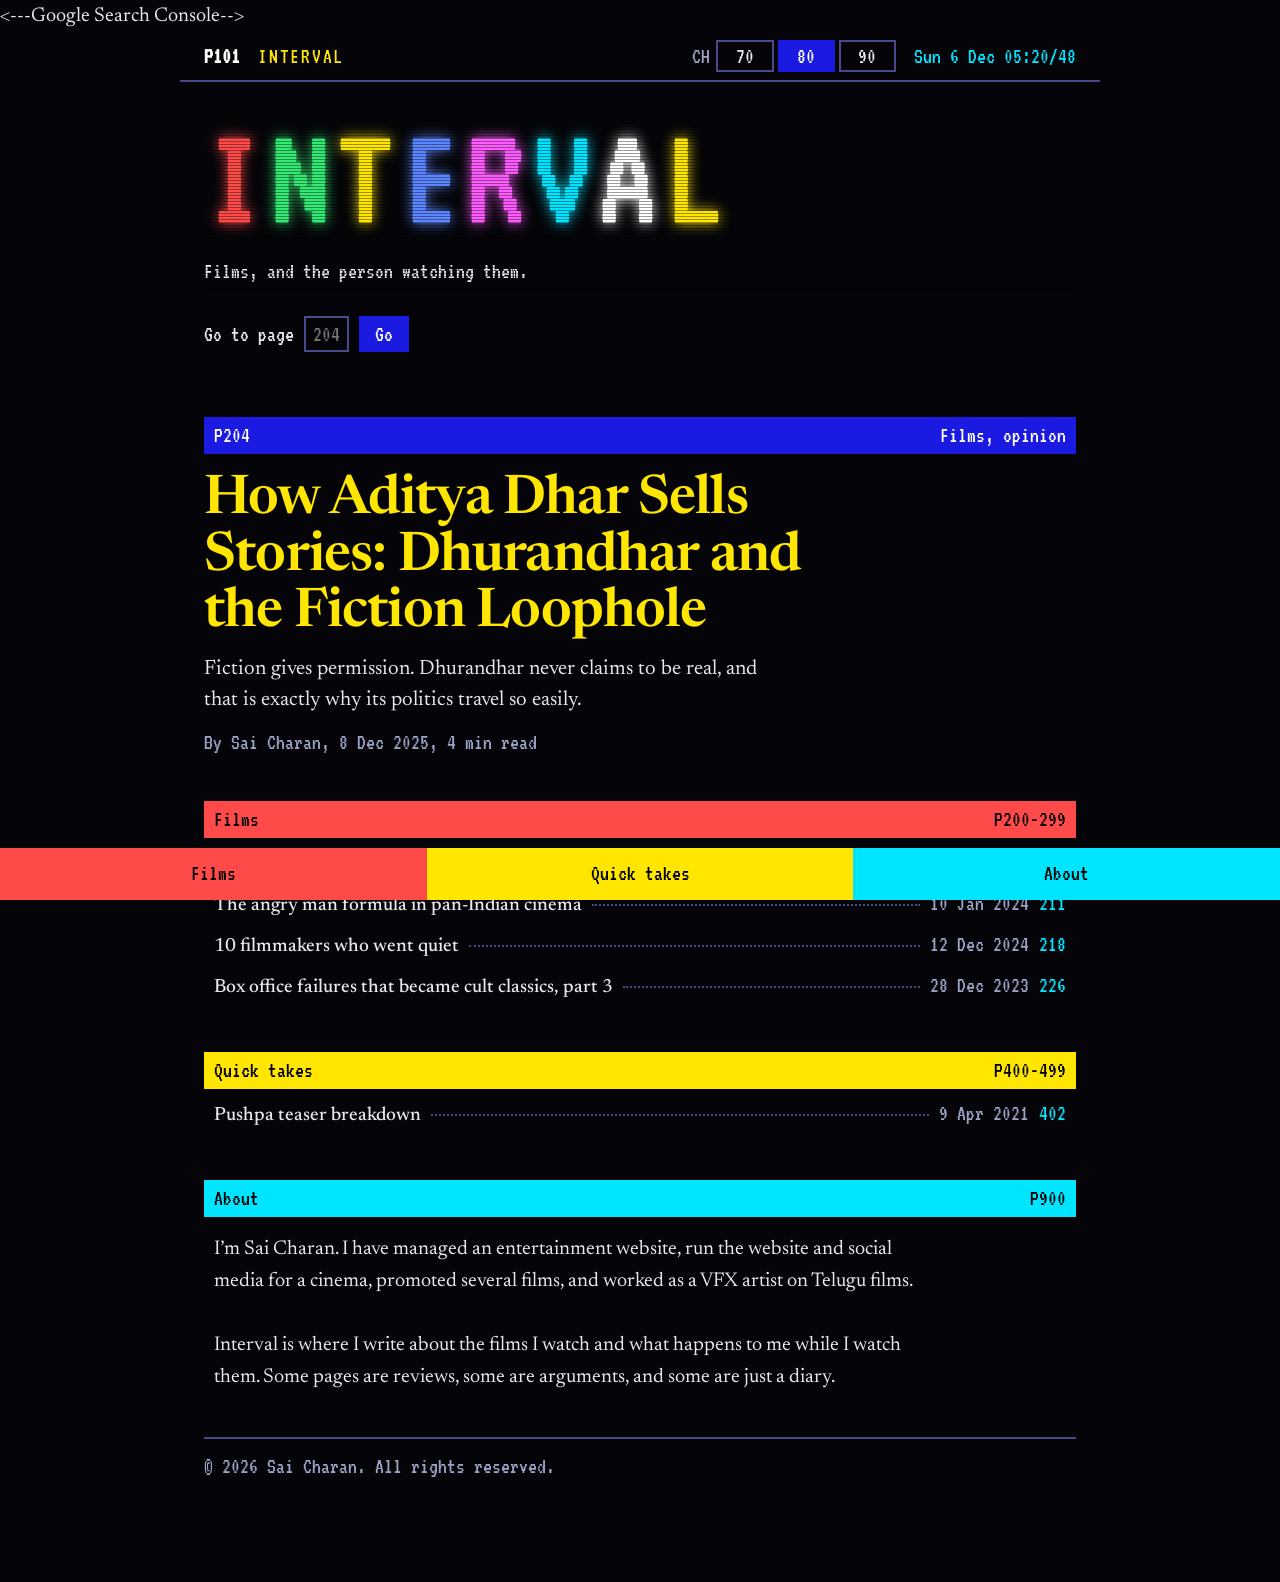
==== commit 171d0773: "Update index.html" ====
--- a/index.html
+++ b/index.html
@@ -1,6 +1,9 @@
 <!doctype html>
 <html lang="en" data-era="80">
 <head>
+<---Google Search Console-->
+<meta name="google-site-verification" content="fJ4ToNtg02sJDz2Fhn34MzY59qEHrnw7_e5c1-cpDSY" />
+  
 <meta charset="utf-8">
 <meta name="viewport" content="width=device-width, initial-scale=1">
 <title>Interval: film writing and opinion by Sai Charan</title>
